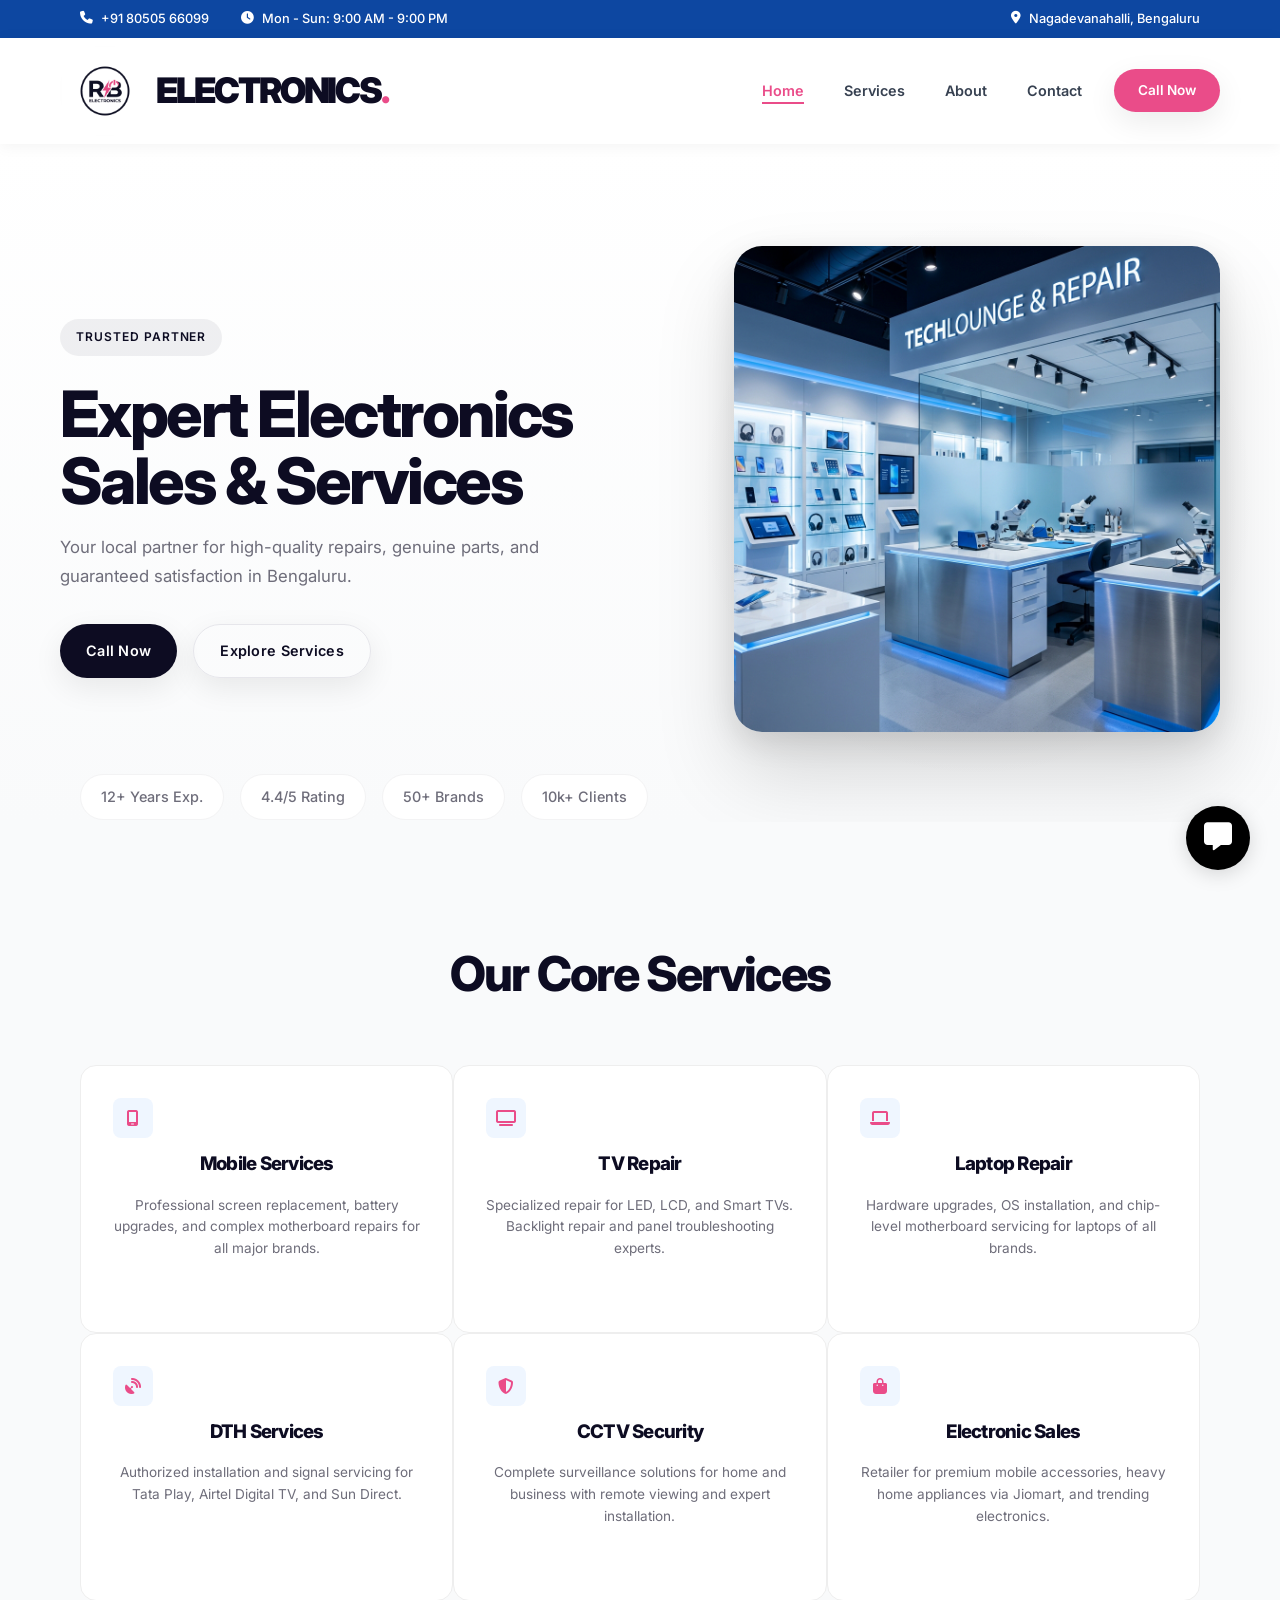
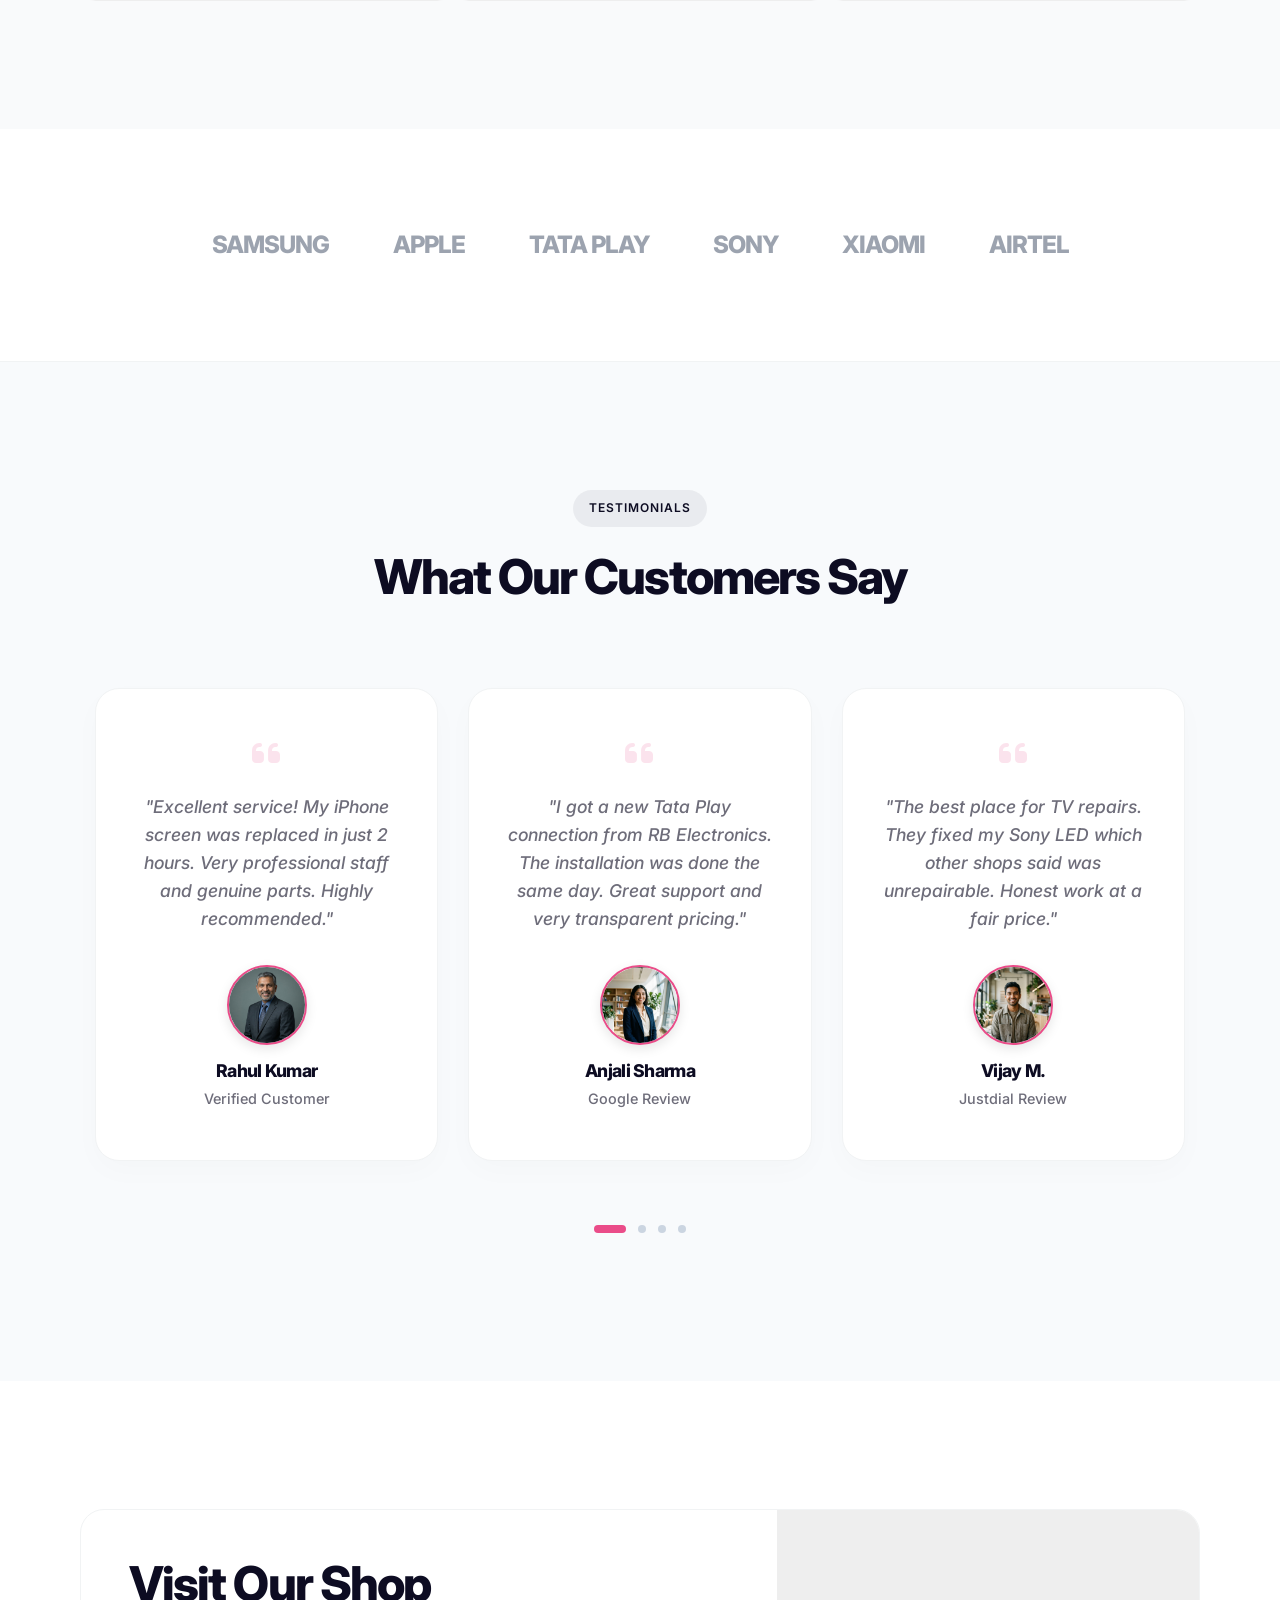
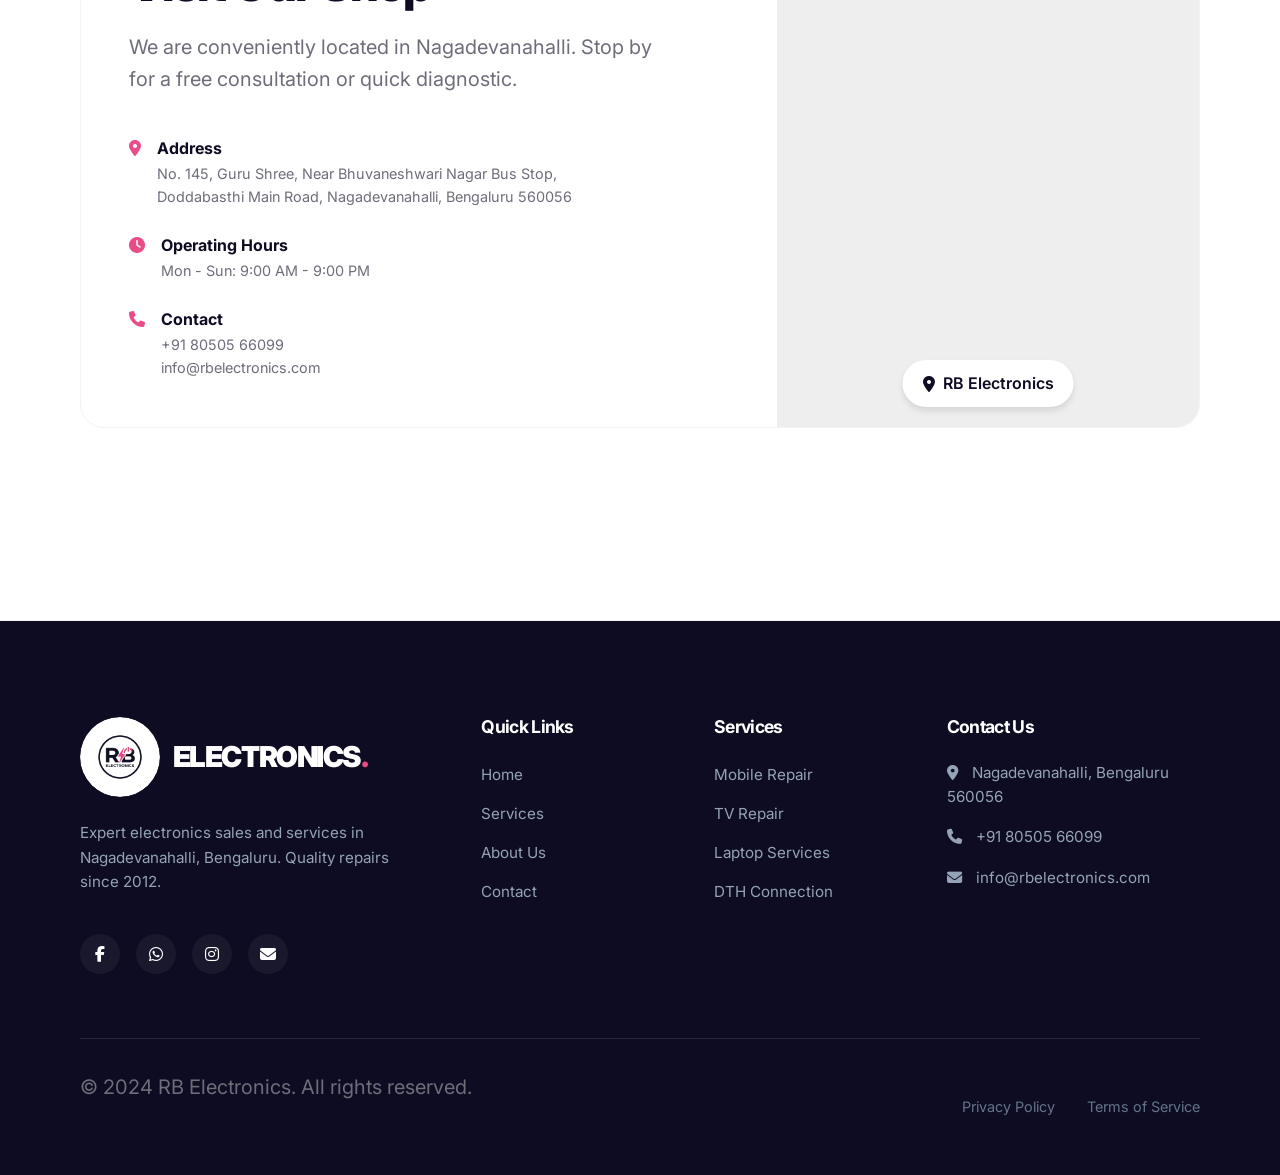
==== index.html @ 361a87d7 "first commit" ====
<!DOCTYPE html>
<html lang="en">

<head>
    <meta charset="UTF-8">
    <meta name="viewport" content="width=device-width, initial-scale=1.0">

    <!-- SEO Meta Tags -->
    <title>RB Electronics | Expert Sales & Services in Bengaluru</title>
    <meta name="description"
        content="Top-rated electronics repair and sales in Nagadevanahalli, Bengaluru. Expert mobile repair, laptop service, DTH installation, CCTV, and home appliances. 12+ years of trust.">
    <meta name="keywords"
        content="RB Electronics, Mobile Repair Bengaluru, Laptop Service, DTH Installation, CCTV Camera, Electronics Shop Nagadevanahalli, Phone Repair, TV Repair">
    <meta name="author" content="RB Electronics">
    <meta name="robots" content="index, follow">
    <link rel="canonical" href="https://rbelectronics.com/index.html">

    <!-- Open Graph / Facebook -->
    <meta property="og:type" content="website">
    <meta property="og:url" content="https://rbelectronics.com/">
    <meta property="og:title" content="RB Electronics | Expert Sales & Services">
    <meta property="og:description"
        content="Your trusted local partner for high-quality electronics repairs, genuine parts, and sales in Bengaluru.">
    <meta property="og:image" content="assets/rb_electronics_logo_circle_1769456589043.png">

    <!-- Twitter -->
    <meta property="twitter:card" content="summary_large_image">
    <meta property="twitter:url" content="https://rbelectronics.com/">
    <meta property="twitter:title" content="RB Electronics | Expert Sales & Services">
    <meta property="twitter:description"
        content="Your trusted local partner for high-quality electronics repairs, genuine parts, and sales in Bengaluru.">
    <meta property="twitter:image" content="assets/rb_electronics_logo_circle_1769456589043.png">

    <!-- Favicon -->
    <link rel="icon" type="image/png" href="assets/rb_electronics_logo_circle_1769456589043.png">

    <!-- Fonts & CSS -->
    <link rel="preconnect" href="https://fonts.googleapis.com">
    <link rel="preconnect" href="https://fonts.gstatic.com" crossorigin>
    <link
        href="https://fonts.googleapis.com/css2?family=Inter:wght@400;500;600;700;800&family=Poppins:wght@400;600;700&display=swap"
        rel="stylesheet">
    <link rel="stylesheet" href="https://cdnjs.cloudflare.com/ajax/libs/font-awesome/6.4.0/css/all.min.css">
    <link rel="stylesheet" href="style.css">
</head>

<body>

    <!-- Top Bar -->
    <div class="top-bar">
        <div class="container top-bar-content">
            <div class="top-bar-info">
                <span><i class="fa-solid fa-phone"></i> +91 80505 66099</span>
                <span><i class="fa-solid fa-clock"></i> Mon - Sun: 9:00 AM - 9:00 PM</span>
            </div>
            <div class="top-bar-info">
                <span><i class="fa-solid fa-location-dot"></i> Nagadevanahalli, Bengaluru</span>
            </div>
        </div>
    </div>

    <!-- Simple Navbar -->
    <nav class="navbar">
        <div class="nav-container">
            <a href="index.html" class="logo">
                <img src="assets/rb_electronics_logo_transparent.png" alt="RB Electronics Logo">
                <span class="logo-text">Electronics</span>
            </a>
            <div style="display: flex; align-items: center;">
                <ul class="nav-links">
                    <li><a href="index.html" class="active">Home</a></li>
                    <li><a href="services.html">Services</a></li>
                    <li><a href="about.html">About</a></li>
                    <li><a href="contact.html">Contact</a></li>
                </ul>
                <a href="tel:+918050566099" class="btn nav-cta" style="margin-left: 2rem;">Call Now</a>
                <button class="mobile-menu-btn"><i class="fa-solid fa-bars"></i></button>
            </div>
        </div>
    </nav>

    <!-- Split Hero Home -->
    <section class="hero-split">
        <div class="hero-split-grid">
            <div class="hero-left" data-aos="fade-right">
                <span class="badge-blue-soft">Trusted Partner</span>
                <h1>Expert Electronics Sales & Services</h1>
                <p>Your local partner for high-quality repairs, genuine parts, and guaranteed satisfaction in Bengaluru.
                </p>
                <div style="display: flex; gap: 1rem; flex-wrap: wrap;">
                    <a href="tel:+918050566099" class="btn btn-pill" style="background: #0d0c22;">Call Now</a>
                    <a href="services.html" class="btn btn-outline btn-pill">Explore Services</a>
                </div>
            </div>
            <div class="hero-image-container" data-aos="fade-left">
                <img src="assets/rb_electronics_hero_v2_1769453344926.png" alt="RB Electronics Storefront">
            </div>
        </div>
    </section>

    <!-- Stats Grid matching screenshot tags -->
    <div class="container" style="margin-top: -3rem; position: relative; z-index: 10;">
        <div style="display: flex; gap: 1rem; flex-wrap: wrap; justify-content: start;">
            <span
                style="background: white; padding: 10px 20px; border-radius: 50px; border: 1px solid #f3f3f4; font-size: 0.9rem; font-weight: 500; color: #6e6d7a;">12+
                Years Exp.</span>
            <span
                style="background: white; padding: 10px 20px; border-radius: 50px; border: 1px solid #f3f3f4; font-size: 0.9rem; font-weight: 500; color: #6e6d7a;">4.4/5
                Rating</span>
            <span
                style="background: white; padding: 10px 20px; border-radius: 50px; border: 1px solid #f3f3f4; font-size: 0.9rem; font-weight: 500; color: #6e6d7a;">50+
                Brands</span>
            <span
                style="background: white; padding: 10px 20px; border-radius: 50px; border: 1px solid #f3f3f4; font-size: 0.9rem; font-weight: 500; color: #6e6d7a;">10k+
                Clients</span>
        </div>
    </div>

    <!-- Core Services Home Preview -->
    <section class="section" style="background-color: #f9fafb;">
        <div class="container">
            <div style="text-align: center; margin-bottom: 4rem;" data-aos="fade-up">
                <h2>Our Core Services</h2>
            </div>

            <div class="cards-grid-3">
                <!-- S1 -->
                <div class="stat-card-white" style="border: 1px solid #eee; transition: all 0.2s;" data-aos="fade-up">
                    <div class="icon-box" style="background: #eff6ff; color: var(--primary-color);">
                        <i class="fa-solid fa-mobile-screen"></i>
                    </div>
                    <h3>Mobile Services</h3>
                    <p style="font-size: 0.85rem;">Professional screen replacement, battery upgrades, and complex
                        motherboard repairs for all major brands.</p>
                </div>
                <!-- S2 -->
                <div class="stat-card-white" style="border: 1px solid #eee; transition: all 0.2s;" data-aos="fade-up"
                    data-aos-delay="100">
                    <div class="icon-box" style="background: #eff6ff; color: var(--primary-color);">
                        <i class="fa-solid fa-tv"></i>
                    </div>
                    <h3>TV Repair</h3>
                    <p style="font-size: 0.85rem;">Specialized repair for LED, LCD, and Smart TVs. Backlight repair and
                        panel troubleshooting experts.</p>
                </div>
                <!-- S3 -->
                <div class="stat-card-white" style="border: 1px solid #eee; transition: all 0.2s;" data-aos="fade-up"
                    data-aos-delay="200">
                    <div class="icon-box" style="background: #eff6ff; color: var(--primary-color);">
                        <i class="fa-solid fa-laptop"></i>
                    </div>
                    <h3>Laptop Repair</h3>
                    <p style="font-size: 0.85rem;">Hardware upgrades, OS installation, and chip-level motherboard
                        servicing for laptops of all brands.</p>
                </div>
                <!-- S4 -->
                <div class="stat-card-white" style="border: 1px solid #eee; transition: all 0.2s;" data-aos="fade-up"
                    data-aos-delay="300">
                    <div class="icon-box" style="background: #eff6ff; color: var(--primary-color);">
                        <i class="fa-solid fa-satellite-dish"></i>
                    </div>
                    <h3>DTH Services</h3>
                    <p style="font-size: 0.85rem;">Authorized installation and signal servicing for Tata Play, Airtel
                        Digital TV, and Sun Direct.</p>
                </div>
                <!-- S5 -->
                <div class="stat-card-white" style="border: 1px solid #eee; transition: all 0.2s;" data-aos="fade-up"
                    data-aos-delay="400">
                    <div class="icon-box" style="background: #eff6ff; color: var(--primary-color);">
                        <i class="fa-solid fa-shield-halved"></i>
                    </div>
                    <h3>CCTV Security</h3>
                    <p style="font-size: 0.85rem;">Complete surveillance solutions for home and business with remote
                        viewing and expert installation.</p>
                </div>
                <!-- S6 -->
                <div class="stat-card-white" style="border: 1px solid #eee; transition: all 0.2s;" data-aos="fade-up"
                    data-aos-delay="500">
                    <div class="icon-box" style="background: #eff6ff; color: var(--primary-color);">
                        <i class="fa-solid fa-bag-shopping"></i>
                    </div>
                    <h3>Electronic Sales</h3>
                    <p style="font-size: 0.85rem;">Retailer for premium mobile accessories, heavy home appliances via
                        Jiomart, and trending electronics.</p>
                </div>
            </div>
        </div>
    </section>

    <!-- Brands We Support -->
    <section class="section" style="padding: 4rem 0; background: white; border-bottom: 1px solid #f1f3f4;">
        <div class="container">
            <div class="brands-grid" data-aos="fade-up">
                <div class="brand-item">SAMSUNG</div>
                <div class="brand-item">APPLE</div>
                <div class="brand-item">TATA PLAY</div>
                <div class="brand-item">SONY</div>
                <div class="brand-item">XIAOMI</div>
                <div class="brand-item">AIRTEL</div>
            </div>
        </div>
    </section>

    <!-- Testimonials Section -->
    <section class="testimonial-section">
        <div class="container">
            <div style="text-align: center; margin-bottom: 4rem;" data-aos="fade-up">
                <span class="badge-blue-soft">TESTIMONIALS</span>
                <h2>What Our Customers Say</h2>
            </div>

            <div class="testimonial-slider-container" data-aos="fade-up">
                <div class="testimonial-track" id="testimonialTrack">
                    <!-- Slide 1 -->
                    <div class="testimonial-slide">
                        <div class="testi-card-pro">
                            <i class="fa-solid fa-quote-left testi-quote-icon"></i>
                            <p class="testi-text-pro">"Excellent service! My iPhone screen was replaced in just 2 hours.
                                Very professional staff and genuine parts. Highly recommended."</p>
                            <div class="testi-user">
                                <img src="assets/customer_testimonial_male_1769457041364.png" alt="Rahul Kumar"
                                    class="testi-avatar-pro">
                                <div class="testi-author-info">
                                    <h4>Rahul Kumar</h4>
                                    <span>Verified Customer</span>
                                </div>
                            </div>
                        </div>
                    </div>
                    <!-- Slide 2 -->
                    <div class="testimonial-slide">
                        <div class="testi-card-pro">
                            <i class="fa-solid fa-quote-left testi-quote-icon"></i>
                            <p class="testi-text-pro">"I got a new Tata Play connection from RB Electronics. The
                                installation was done the same day. Great support and very transparent pricing."</p>
                            <div class="testi-user">
                                <img src="assets/customer_testimonial_female_1769457061538.png" alt="Anjali Sharma"
                                    class="testi-avatar-pro">
                                <div class="testi-author-info">
                                    <h4>Anjali Sharma</h4>
                                    <span>Google Review</span>
                                </div>
                            </div>
                        </div>
                    </div>
                    <!-- Slide 3 -->
                    <div class="testimonial-slide">
                        <div class="testi-card-pro">
                            <i class="fa-solid fa-quote-left testi-quote-icon"></i>
                            <p class="testi-text-pro">"The best place for TV repairs. They fixed my Sony LED which other
                                shops said was unrepairable. Honest work at a fair price."</p>
                            <div class="testi-user">
                                <img src="assets/customer_testimonial_male_2_1769457083041.png" alt="Vijay M."
                                    class="testi-avatar-pro">
                                <div class="testi-author-info">
                                    <h4>Vijay M.</h4>
                                    <span>Justdial Review</span>
                                </div>
                            </div>
                        </div>
                    </div>
                    <!-- Slide 4 -->
                    <div class="testimonial-slide">
                        <div class="testi-card-pro">
                            <i class="fa-solid fa-quote-left testi-quote-icon"></i>
                            <p class="testi-text-pro">"Fast and reliable laptop cleaning and thermal paste application.
                                My laptop is running much cooler now. Excellent work by RB team."</p>
                            <div class="testi-user">
                                <img src="assets/customer_testimonial_female_2_1769457325821.png" alt="Priya Singh"
                                    class="testi-avatar-pro">
                                <div class="testi-author-info">
                                    <h4>Priya Singh</h4>
                                    <span>Creative Designer</span>
                                </div>
                            </div>
                        </div>
                    </div>
                    <!-- Slide 5 -->
                    <div class="testimonial-slide">
                        <div class="testi-card-pro">
                            <i class="fa-solid fa-quote-left testi-quote-icon"></i>
                            <p class="testi-text-pro">"Very helpful staff and great range of products and services.
                                Always trust them for my DTH recharges and repairs."</p>
                            <div class="testi-user">
                                <img src="assets/customer_testimonial_male_3_1769457344126.png" alt="Suresh Raina"
                                    class="testi-avatar-pro">
                                <div class="testi-author-info">
                                    <h4>Suresh Raina</h4>
                                    <span>Local Resident</span>
                                </div>
                            </div>
                        </div>
                    </div>
                    <!-- Slide 6 -->
                    <div class="testimonial-slide">
                        <div class="testi-card-pro">
                            <i class="fa-solid fa-quote-left testi-quote-icon"></i>
                            <p class="testi-text-pro">"Professional service and reasonable rates. They repaired our home
                                security system perfectly. Highly satisfyed!"</p>
                            <div class="testi-user">
                                <img src="assets/customer_testimonial_male_1769457041364.png" alt="Vinay K."
                                    class="testi-avatar-pro">
                                <div class="testi-author-info">
                                    <h4>Vinay K.</h4>
                                    <span>Verified User</span>
                                </div>
                            </div>
                        </div>
                    </div>
                </div>

                <!-- Dots Navigation -->
                <div class="slider-dots" id="sliderDots">
                    <div class="dot active" onclick="currentSlide(0)"></div>
                    <div class="dot" onclick="currentSlide(1)"></div>
                    <div class="dot" onclick="currentSlide(2)"></div>
                    <div class="dot" onclick="currentSlide(3)"></div>
                    <div class="dot" onclick="currentSlide(4)"></div>
                    <div class="dot" onclick="currentSlide(5)"></div>
                </div>
            </div>
        </div>
    </section>


    <!-- Map & Visit Section -->
    <section class="section" id="visit-us">
        <div class="container">
            <div class="split-grid"
                style="align-items: center; background: white; border-radius: 24px; overflow: hidden; border: 1px solid #f1f3f4;"
                data-aos="fade-up">
                <div style="padding: 3rem;">
                    <h2>Visit Our Shop</h2>
                    <p>We are conveniently located in Nagadevanahalli. Stop by for a free consultation or quick
                        diagnostic.</p>

                    <div style="margin-top: 2rem;">
                        <div style="display: flex; gap: 1rem; margin-bottom: 1.5rem;">
                            <i class="fa-solid fa-location-dot"
                                style="color: var(--primary-color); margin-top: 5px;"></i>
                            <div>
                                <strong>Address</strong>
                                <p style="font-size: 0.9rem; margin-bottom: 0;">No. 145, Guru Shree, Near Bhuvaneshwari
                                    Nagar Bus Stop,<br>Doddabasthi Main Road, Nagadevanahalli, Bengaluru 560056</p>
                            </div>
                        </div>
                        <div style="display: flex; gap: 1rem; margin-bottom: 1.5rem;">
                            <i class="fa-solid fa-clock" style="color: var(--primary-color); margin-top: 5px;"></i>
                            <div>
                                <strong>Operating Hours</strong>
                                <p style="font-size: 0.9rem; margin-bottom: 0;">Mon - Sun: 9:00 AM - 9:00 PM</p>
                            </div>
                        </div>
                        <div style="display: flex; gap: 1rem;">
                            <i class="fa-solid fa-phone" style="color: var(--primary-color); margin-top: 5px;"></i>
                            <div>
                                <strong>Contact</strong>
                                <p style="font-size: 0.9rem; margin-bottom: 0;">+91 80505
                                    66099<br>info@rbelectronics.com</p>
                            </div>
                        </div>
                    </div>
                </div>

                <div style="height: 100%; min-height: 400px; background: #eee; position: relative;">
                    <iframe
                        src="https://www.google.com/maps/embed?pb=!1m18!1m12!1m3!1d3888.583321523456!2d77.50!3d12.93!2m3!1f0!2f0!3f0!3m2!1i1024!2i768!4f13.1!3m3!1m2!1s0x0%3A0x0!2zMTLCsDU1JzU3LjkiTiA3N8KwMzAnMDEuMiJF!5e0!3m2!1sen!2sin!4v1630000000000!5m2!1sen!2sin"
                        width="100%" height="100%" style="border:0;" allowfullscreen="" loading="lazy">
                    </iframe>
                    <div
                        style="position: absolute; bottom: 20px; left: 50%; transform: translateX(-50%); background: white; padding: 10px 20px; border-radius: 50px; font-weight: 600; box-shadow: 0 4px 6px rgba(0,0,0,0.1); cursor: pointer; display: flex; align-items: center; gap: 8px;">
                        <i class="fa-solid fa-location-dot"></i> RB Electronics
                    </div>
                </div>
            </div>
        </div>
    </section>

    <!-- Footer -->
    <footer>
        <div class="container">
            <div class="footer-grid">
                <div class="footer-col" data-aos="fade-up">
                    <a href="index.html" class="footer-brand">
                        <div class="footer-logo-wrap">
                            <img src="assets/rb_electronics_logo_transparent.png" alt="RB Electronics Logo">
                        </div>
                        <span class="logo-text">ELECTRONICS</span>
                    </a>
                    <p>Expert electronics sales and services in Nagadevanahalli, Bengaluru. Quality repairs since 2012.
                    </p>
                    <div class="social-links">
                        <a href="#" class="social-btn"><i class="fa-brands fa-facebook-f"></i></a>
                        <a href="https://wa.me/918050566099" class="social-btn"><i
                                class="fa-brands fa-whatsapp"></i></a>
                        <a href="#" class="social-btn"><i class="fa-brands fa-instagram"></i></a>
                        <a href="mailto:info@rbelectronics.com" class="social-btn"><i
                                class="fa-solid fa-envelope"></i></a>
                    </div>
                </div>

                <div class="footer-col" data-aos="fade-up" data-aos-delay="100">
                    <h4>Quick Links</h4>
                    <ul class="footer-links">
                        <li><a href="index.html">Home</a></li>
                        <li><a href="services.html">Services</a></li>
                        <li><a href="about.html">About Us</a></li>
                        <li><a href="contact.html">Contact</a></li>
                    </ul>
                </div>

                <div class="footer-col" data-aos="fade-up" data-aos-delay="200">
                    <h4>Services</h4>
                    <ul class="footer-links">
                        <li><a href="services.html">Mobile Repair</a></li>
                        <li><a href="services.html">TV Repair</a></li>
                        <li><a href="services.html">Laptop Services</a></li>
                        <li><a href="services.html">DTH Connection</a></li>
                    </ul>
                </div>

                <div class="footer-col" data-aos="fade-up" data-aos-delay="300">
                    <h4>Contact Us</h4>
                    <p style="margin-bottom: 1rem;"><i class="fa-solid fa-location-dot" style="margin-right: 10px;"></i>
                        Nagadevanahalli, Bengaluru 560056</p>
                    <p style="margin-bottom: 1rem;"><i class="fa-solid fa-phone" style="margin-right: 10px;"></i> +91
                        80505 66099</p>
                    <p><i class="fa-solid fa-envelope" style="margin-right: 10px;"></i> info@rbelectronics.com</p>
                </div>
            </div>

            <div class="footer-bottom">
                <p>&copy; 2024 RB Electronics. All rights reserved.</p>
                <div style="display: flex; gap: 2rem;">
                    <a href="#">Privacy Policy</a>
                    <a href="#">Terms of Service</a>
                </div>
            </div>
        </div>
    </footer>



    <script src="https://unpkg.com/aos@next/dist/aos.js"></script>
    <script>
        AOS.init({
            duration: 800,
            easing: 'ease-in-out',
            once: true
        });

        // Testimonial One-by-One Slider
        let currentSlideIndex = 0;
        const track = document.getElementById('testimonialTrack');
        const dots = document.getElementById('sliderDots').children;
        const totalSlides = document.querySelectorAll('.testimonial-slide').length;

        function getCardsPerPage() {
            if (window.innerWidth > 992) return 3;
            if (window.innerWidth > 600) return 2;
            return 1;
        }

        function currentSlide(index) {
            currentSlideIndex = index;
            updateSlider();
        }

        function updateSlider() {
            const cardsPerPage = getCardsPerPage();
            // Bound the index
            const maxIndex = totalSlides - cardsPerPage;
            if (currentSlideIndex > maxIndex) currentSlideIndex = maxIndex;
            if (currentSlideIndex < 0) currentSlideIndex = 0;

            const offset = currentSlideIndex * (100 / cardsPerPage);
            track.style.transform = `translateX(-${offset}%)`;

            // Update dots visibility based on cards per page
            for (let i = 0; i < dots.length; i++) {
                dots[i].style.display = (i <= maxIndex) ? 'block' : 'none';
                dots[i].classList.remove('active');
            }
            if (dots[currentSlideIndex]) dots[currentSlideIndex].classList.add('active');
        }

        window.addEventListener('resize', updateSlider);

        // Auto slide
        setInterval(() => {
            const cardsPerPage = getCardsPerPage();
            const maxIndex = totalSlides - cardsPerPage;
            currentSlideIndex = (currentSlideIndex >= maxIndex) ? 0 : currentSlideIndex + 1;
            updateSlider();
        }, 5000);

        // Initial call to set dot visibility
        updateSlider();

        // Mobile Menu Toggle
        const mobileMenuBtn = document.querySelector('.mobile-menu-btn');
        const navLinks = document.querySelector('.nav-links');

        if (mobileMenuBtn) {
            mobileMenuBtn.addEventListener('click', () => {
                navLinks.classList.toggle('active');
            });
        }

        // --- SECURITY: PREVENT INSPECTION ---
        document.addEventListener('contextmenu', function (e) {
            e.preventDefault();
        });

        document.onkeydown = function (e) {
            // F12
            if (e.keyCode == 123) return false;
            // Ctrl+Shift+I (Inspect)
            if (e.ctrlKey && e.shiftKey && e.keyCode == 73) return false;
            // Ctrl+Shift+C (Element Inspector)
            if (e.ctrlKey && e.shiftKey && e.keyCode == 67) return false;
            // Ctrl+Shift+J (Console)
            if (e.ctrlKey && e.shiftKey && e.keyCode == 74) return false;
            // Ctrl+U (View Source)
            if (e.ctrlKey && e.keyCode == 85) return false;
        };
    </script>
    <script src="chatbot.js"></script>
</body>

</html>
---- style.css ----
/* Modern Reset & Base Styles */
:root {
    --primary-color: #ea4c89;
    /* The pink from screenshot */
    --secondary-color: #0d0c22;
    /* The charcoal from screenshot */
    --text-dark: #0d0c22;
    --text-light: #6e6d7a;
    --white: #ffffff;
    --light-bg: #ffffff;
    /* Dribbble is very white */
    --border-color: #f3f3f4;
    --shadow-sm: 0 1px 2px rgba(0, 0, 0, 0.05);
    --shadow-md: 0 10px 40px rgba(0, 0, 0, 0.04);
    --shadow-lg: 0 20px 60px rgba(0, 0, 0, 0.08);
    --font-family: 'Inter', sans-serif;
    --max-width: 1200px;
    --transition: all 0.3s cubic-bezier(0.4, 0, 0.2, 1);
    --section-padding: 8rem;
}

* {
    margin: 0;
    padding: 0;
    box-sizing: border-box;
}

body {
    font-family: var(--font-family);
    color: var(--text-dark);
    line-height: 1.7;
    /* More line height for readability */
    background-color: var(--light-bg);
    -webkit-font-smoothing: antialiased;
}

a {
    text-decoration: none;
    color: inherit;
    transition: var(--transition);
}

ul {
    list-style: none;
}

img {
    max-width: 100%;
    height: auto;
    display: block;
}

.container {
    max-width: var(--max-width);
    margin: 0 auto;
    padding: 0 40px;
    /* More breathing room on sides */
}

/* Typography */
h1,
h2,
h3,
h4 {
    color: var(--text-dark);
    font-weight: 800;
    /* Extra bold for Dribbble look */
    margin-bottom: 1.25rem;
    letter-spacing: -0.04em;
    /* Tight letter spacing */
    line-height: 1.1;
}

/* Typography matching Screenshot */
h1 {
    font-size: 5rem;
    /* Even larger */
    font-weight: 800;
    letter-spacing: -0.06em;
    /* Even tighter */
    line-height: 0.95;
    /* Ultra tight */
    color: var(--text-dark);
    margin-bottom: 2.5rem;
}

h2 {
    font-size: 3rem;
    font-weight: 800;
    letter-spacing: -0.04em;
    line-height: 1.1;
    color: var(--text-dark);
}

p {
    font-size: 1.25rem;
    line-height: 1.6;
    color: var(--text-light);
    font-weight: 400;
    margin-bottom: 2.5rem;
}

p.small {
    font-size: 1rem;
}

@media (max-width: 768px) {
    h1 {
        font-size: 2.5rem;
    }

    h2 {
        font-size: 2rem;
    }
}

/* Buttons */
.btn {
    display: inline-flex;
    align-items: center;
    justify-content: center;
    gap: 0.75rem;
    padding: 12px 24px;
    background-color: var(--secondary-color);
    color: var(--white);
    border-radius: 8px;
    /* Dribbble uses slightly less rounded for primary UI now */
    font-weight: 600;
    font-family: 'Inter', sans-serif;
    text-align: center;
    border: none;
    cursor: pointer;
    font-size: 0.95rem;
    transition: var(--transition);
}

.btn:hover {
    background-color: #0d0c22;
    transform: translateY(-2px);
    box-shadow: 0 10px 20px rgba(0, 0, 0, 0.1);
}

.btn-primary {
    background: var(--primary-color);
}

.btn-outline {
    background-color: transparent;
    border: 1px solid var(--border-color);
    color: var(--text-dark);
}

.btn-pill {
    border-radius: 50px;
    padding: 12px 28px;
}

/* Top Bar */
.top-bar {
    background-color: #0d47a1;
    color: white;
    padding: 8px 0;
    font-size: 0.8rem;
    font-weight: 500;
}

.top-bar-content {
    display: flex;
    justify-content: space-between;
    align-items: center;
}

.top-bar-info {
    display: flex;
    gap: 2rem;
}

.top-bar-info span {
    display: flex;
    align-items: center;
    gap: 0.5rem;
}

/* Navigation */
.navbar {
    background-color: var(--white);
    padding: 0.4rem 0;
    /* Significantly reduced vertical padding */
    position: sticky;
    top: 0;
    z-index: 1000;
    box-shadow: 0 2px 15px rgba(0, 0, 0, 0.05);
    /* Added slight shadow for better separation */
}

.nav-links a {
    font-weight: 600;
    font-size: 0.95rem;
    color: #6e6d7a;
    transition: color 0.2s ease;
}

.nav-links a:hover {
    color: #0d0c22;
}

.nav-container {
    display: flex;
    justify-content: space-between;
    align-items: center;
    padding: 0.1rem 20px;
    /* Reduced to minimum for vertical compactness */
    max-width: var(--max-width);
    margin: 0 auto;
}

.logo {
    display: flex;
    align-items: center;
    gap: 0.4rem;
    /* Ultra tight gap to bring logo right next to text */
    text-decoration: none;
}

.logo img {
    width: 90px;
    height: 90px;
    border-radius: 50% !important;
    /* Force circular crop */
    object-fit: cover;
    /* Crop to fill circle and hide white edges */
    /* Crops to show only circular part, hides white background */
    background: transparent;
    display: block;
    transition: var(--transition);
}

.logo:hover img {
    transform: scale(1.1) rotate(5deg);
}

.logo-text {
    font-size: 2.2rem;
    /* Massive text to match the 90px icon */
    font-weight: 900;
    color: var(--text-dark);
    font-family: 'Inter', sans-serif;
    letter-spacing: -0.06em;
    text-transform: uppercase;
    line-height: 1;
}

.logo-text::after {
    content: '.';
    color: var(--primary-color);
}

.nav-links {
    display: flex;
    gap: 2.5rem;
    align-items: center;
}

.nav-links a {
    font-weight: 600;
    color: #374151;
    font-size: 0.9rem;
    position: relative;
    padding: 5px 0;
}

.nav-links a::after {
    content: '';
    position: absolute;
    bottom: 0;
    left: 0;
    width: 0;
    height: 2px;
    background: var(--primary-color);
    transition: var(--transition);
}

.nav-links a:hover::after,
.nav-links a.active::after {
    width: 100%;
}

.nav-links a:hover,
.nav-links a.active {
    color: var(--primary-color);
}

.nav-cta {
    background: var(--primary-color);
    color: white !important;
    padding: 10px 24px !important;
    border-radius: 50px;
    font-size: 0.85rem !important;
    box-shadow: 0 4px 15px rgba(26, 115, 232, 0.2);
}

.nav-cta:hover {
    background: var(--secondary-color);
    transform: translateY(-2px);
    box-shadow: 0 6px 20px rgba(26, 115, 232, 0.3);
}

.mobile-menu-btn {
    display: none;
    font-size: 1.5rem;
    cursor: pointer;
    background: none;
    border: none;
    color: var(--text-dark);
}

/* Footer */
footer {
    background-color: var(--white);
    color: var(--text-dark);
    padding: 3rem 0;
    border-top: 1px solid var(--border-color);
    margin-top: auto;
}

.footer-grid {
    display: grid;
    grid-template-columns: repeat(auto-fit, minmax(200px, 1fr));
    gap: 2rem;
    margin-bottom: 2rem;
}

.footer-bottom {
    text-align: center;
    padding-top: 2rem;
    border-top: 1px solid var(--border-color);
    color: var(--text-light);
    font-size: 0.85rem;
}

/* ---------------------------------------------------------
   NEW CONTACT PAGE STYLES (Matching the Image - Prev Step)
--------------------------------------------------------- */
/* ... (retaining the specific contact styles handled well previously, but now we add newer premium ones) ... */
.page-header-clean {
    padding: 3rem 20px 2rem;
    background-color: var(--light-bg);
}

.status-pill {
    display: inline-flex;
    align-items: center;
    gap: 8px;
    background-color: #d1fae5;
    color: #047857;
    padding: 6px 12px;
    border-radius: 4px;
    font-size: 0.75rem;
    font-weight: 700;
    letter-spacing: 0.5px;
    text-transform: uppercase;
    margin-bottom: 1rem;
}

.status-dot {
    width: 6px;
    height: 6px;
    background-color: #10b981;
    border-radius: 50%;
}

.contact-title {
    font-size: 2.25rem;
    font-weight: 700;
    color: #111827;
    margin-bottom: 1rem;
    letter-spacing: -0.5px;
}

.contact-subtitle {
    color: #4b5563;
    max-width: 600px;
    font-size: 1rem;
    line-height: 1.6;
}

.contact-cards-container {
    padding: 0 20px;
    margin-bottom: 3rem;
}

.cards-grid-4 {
    display: grid;
    grid-template-columns: repeat(4, 1fr);
    gap: 2rem;
    max-width: var(--max-width);
    margin: 0 auto;
}

@media (max-width: 1024px) {
    .cards-grid-4 {
        grid-template-columns: repeat(2, 1fr);
    }
}

@media (max-width: 600px) {
    .cards-grid-4 {
        grid-template-columns: 1fr;
    }
}

.cards-grid-3 {
    display: grid;
    grid-template-columns: repeat(3, 1fr);
    gap: var(--grid-gap);
    max-width: var(--max-width);
    margin: 0 auto;
}

@media (max-width: 900px) {
    .cards-grid-3 {
        grid-template-columns: repeat(2, 1fr);
    }
}

@media (max-width: 600px) {
    .cards-grid-3 {
        grid-template-columns: 1fr;
    }
}

.info-card {
    background: var(--white);
    padding: 1.5rem;
    border-radius: 8px;
    border: 1px solid #e5e7eb;
    text-align: left;
    height: 100%;
    transition: all 0.2s;
}

.info-card:hover {
    border-color: #bfdbfe;
    box-shadow: 0 4px 6px -1px rgba(0, 0, 0, 0.05);
}

.icon-box {
    width: 40px;
    height: 40px;
    background-color: #eff6ff;
    color: #2563eb;
    display: flex;
    align-items: center;
    justify-content: center;
    border-radius: 8px;
    font-size: 1rem;
    margin-bottom: 1rem;
}

.split-section {
    padding: 0 20px 4rem;
}

.split-grid {
    display: grid;
    grid-template-columns: 1.2fr 0.8fr;
    /* Weighted split */
    gap: 4rem;
    /* More GAPING */
    max-width: var(--max-width);
    margin: 0 auto;
    align-items: start;
}

.map-wrapper {
    position: relative;
    background-color: #e5e7eb;
    border-radius: 12px;
    overflow: hidden;
    height: 100%;
    min-height: 500px;
    border: 1px solid #d1d5db;
}

.map-search-bar {
    position: absolute;
    top: 1rem;
    left: 1rem;
    right: 1rem;
    background: white;
    padding: 0.75rem 1rem;
    border-radius: 8px;
    box-shadow: 0 2px 4px rgba(0, 0, 0, 0.1);
    display: flex;
    align-items: center;
    gap: 0.5rem;
    font-size: 0.9rem;
    color: #374151;
    z-index: 10;
}

.map-controls {
    position: absolute;
    bottom: 2rem;
    right: 1rem;
    display: flex;
    flex-direction: column;
    gap: 0.5rem;
    z-index: 10;
}

.map-btn {
    width: 36px;
    height: 36px;
    background: white;
    border-radius: 4px;
    display: flex;
    align-items: center;
    justify-content: center;
    box-shadow: 0 1px 2px rgba(0, 0, 0, 0.2);
    cursor: pointer;
    color: #4b5563;
}

.map-btn.blue {
    background-color: #2563eb;
    color: white;
}

.form-container {
    background: var(--white);
    padding: 3.5rem;
    /* More internal space */
    border-radius: 24px;
    border: 1px solid #e5e7eb;
    box-shadow: 0 4px 24px rgba(0, 0, 0, 0.04);
}

.form-header {
    margin-bottom: 2rem;
}

.form-control {
    width: 100%;
    padding: 0.75rem;
    border: 1px solid #d1d5db;
    border-radius: 6px;
    font-family: inherit;
    font-size: 0.9rem;
    color: #111827;
    margin-bottom: 1.25rem;
    background-color: #fff;
}

.btn-primary-block {
    display: block;
    width: 100%;
    padding: 0.875rem;
    background-color: #1a73e8;
    color: white;
    border: none;
    border-radius: 6px;
    font-weight: 600;
    font-size: 0.95rem;
    cursor: pointer;
    display: flex;
    align-items: center;
    justify-content: center;
    gap: 0.5rem;
}

/* ---------------------------------------------------------
   PREMIUM COMPONENT STYLES (New for Home/Services/About)
--------------------------------------------------------- */

.section {
    padding: var(--section-padding) 0;
}

/* Badges & Pills */
.badge-blue-soft {
    background-color: #f1f5f9;
    color: var(--primary-color);
    padding: 6px 14px;
    border-radius: 6px;
    font-size: 0.7rem;
    font-weight: 700;
    text-transform: uppercase;
    letter-spacing: 0.1em;
    display: inline-block;
    margin-bottom: 1rem;
}

/* Split Hero (Home/About) */
/* Split Hero (Home/About) - Dribbble Style */
.hero-split {
    padding: 7rem 0 5rem;
    background: linear-gradient(180deg,
            #ffffff 0%,
            #f9fafb 100%);
    overflow: hidden;
}

.hero-split-grid {
    display: grid;
    grid-template-columns: 1.1fr 0.9fr;
    gap: 5rem;
    align-items: center;
    max-width: var(--max-width);
    margin: 0 auto;
    padding: 0 20px;
}

.hero-left h1 {
    font-family: 'Inter', sans-serif;
    font-size: clamp(2.8rem, 5vw, 4.2rem);
    font-weight: 800;
    line-height: 1.05;
    letter-spacing: -0.04em;
    margin-bottom: 1.2rem;
    color: #0d0c22;
}

.hero-left p {
    font-size: 1.05rem;
    line-height: 1.75;
    color: #6e6d7a;
    max-width: 520px;
    margin-bottom: 2rem;
}

/* Badge (Dribbble pill) */
.badge-blue-soft {
    display: inline-block;
    padding: 8px 16px;
    font-size: 0.75rem;
    font-weight: 600;
    letter-spacing: 0.08em;
    text-transform: uppercase;
    border-radius: 999px;
    background: rgba(13, 12, 34, 0.06);
    color: #0d0c22;
    margin-bottom: 1.5rem;
}

/* CTA Buttons (Soft + Depth) */
/* CTA Buttons (Dribbble Style) */
.btn-pill {
    padding: 14px 26px;
    border-radius: 999px;
    font-size: 0.9rem;
    font-weight: 600;
    letter-spacing: 0.02em;
}

.btn {
    box-shadow: 0 10px 30px rgba(0, 0, 0, 0.08);
}

.btn-outline {
    border: 1px solid #e6e6eb;
    background: transparent;
    color: #0d0c22;
}

.btn-outline:hover {
    background: #0d0c22;
    color: #fff;
}

/* Hero Image = Floating Card Effect */
.hero-image-container {
    position: relative;
    text-align: right;
    /* Removed border and overflow:hidden from previous design to allow shadow/glow */
}

.hero-image-container img {
    width: 100%;
    max-width: 520px;
    border-radius: 28px;
    box-shadow:
        0 40px 80px rgba(0, 0, 0, 0.15),
        0 10px 30px rgba(0, 0, 0, 0.1);
    transform: translateY(-10px);
}

/* Optional Dribbble glow */
.hero-image-container::after {
    content: '';
    position: absolute;
    inset: -40px;
    background: radial-gradient(circle,
            rgba(13, 12, 34, 0.08),
            transparent 70%);
    z-index: -1;
}

.hero-stats span {
    font-size: 0.85rem;
    font-weight: 500;
    color: #6e6d7a;
    border-radius: 999px;
}

@media (max-width: 900px) {
    .hero-split-grid {
        grid-template-columns: 1fr;
        text-align: center;
        gap: 3rem;
    }

    .hero-left h1 {
        font-size: 2.5rem;
    }

    .hero-left p {
        margin-left: auto;
        margin-right: auto;
    }

    .hero-image-container {
        text-align: center;
        margin-top: 2rem;
    }

    .hero-image-container img {
        max-width: 100%;
    }
}

/* Stats Strip */
.stats-strip {
    padding: 4rem 20px;
}

.stats-grid-4 {
    display: grid;
    grid-template-columns: repeat(auto-fit, minmax(220px, 1fr));
    gap: 1.5rem;
    max-width: var(--max-width);
    margin: 0 auto;
}

.stat-card-white {
    background: white;
    padding: 2rem;
    border-radius: 16px;
    border: 1px solid var(--border-color);
    text-align: center;
    transition: var(--transition);
}

.stat-card-white:hover {
    border-color: var(--primary-color);
    box-shadow: var(--shadow-md);
}

.stat-icon-sm {
    color: var(--primary-color);
    font-size: 1.25rem;
    margin-bottom: 0.5rem;
}

.stat-value {
    font-size: 1.5rem;
    font-weight: 700;
    color: #111827;
    display: block;
}

.stat-label {
    font-size: 0.85rem;
    color: #6b7280;
    font-weight: 500;
}

/* Service Cards Premium (Image Top) */
.service-card-premium {
    background: white;
    border-radius: 24px;
    /* More rounded */
    padding: 2.5rem;
    /* More internal padding */
    border: 1px solid #f1f3f4;
    transition: var(--transition);
    display: flex;
    flex-direction: column;
}

.service-card-premium:hover {
    transform: translateY(-8px);
    box-shadow: 0 20px 40px rgba(0, 0, 0, 0.06);
    border-color: #e8eaed;
}

.service-img-top {
    height: 240px;
    width: 100%;
    object-fit: cover;
    background-color: #f3f4f6;
    border-radius: 16px;
    margin-bottom: 2rem;
}

.service-body {
    padding: 1.5rem;
    flex: 1;
    display: flex;
    flex-direction: column;
}

.service-title {
    font-size: 1.25rem;
    margin-bottom: 0.5rem;
    color: #111827;
}

.service-desc {
    font-size: 0.9rem;
    color: #4b5563;
    margin-bottom: 1.5rem;
    line-height: 1.5;
}

.service-list {
    list-style: none;
    margin-bottom: 1.5rem;
    margin-top: auto;
}

.service-list li {
    display: flex;
    gap: 0.75rem;
    align-items: flex-start;
    font-size: 0.85rem;
    color: #374151;
    margin-bottom: 0.5rem;
}

.check-icon-xs {
    color: var(--primary-color);
    font-size: 0.8rem;
    margin-top: 0.2rem;
}

.btn-soft-blue {
    display: block;
    width: 100%;
    background-color: #eff6ff;
    color: var(--primary-color);
    text-align: center;
    padding: 10px;
    border-radius: 6px;
    font-weight: 600;
    font-size: 0.9rem;
    margin-top: auto;
    border: none;
    cursor: pointer;
}

.btn-soft-blue:hover {
    background-color: #dbeafe;
}

/* Blue CTA Block */
.cta-block-blue {
    background: linear-gradient(135deg, #1a73e8 0%, #0d47a1 100%);
    border-radius: 32px;
    /* Softer corners */
    padding: 6rem 4rem;
    /* More GAPING */
    text-align: center;
    color: white;
    margin: 4rem 0;
    box-shadow: 0 20px 25px -5px rgba(0, 0, 0, 0.1);
}

.cta-block-blue h2 {
    color: white;
    font-size: 2rem;
    margin-bottom: 1rem;
}

.cta-block-blue p {
    color: rgba(255, 255, 255, 0.9);
    font-size: 1.1rem;
    margin-bottom: 2rem;
    max-width: 600px;
    margin-left: auto;
    margin-right: auto;
}

.btn-white {
    background: white;
    color: #1a73e8;
    padding: 12px 28px;
    border-radius: 6px;
    font-weight: 600;
    border: none;
    font-size: 1rem;
    display: inline-block;
    margin: 0 0.5rem;
}

.btn-outline-white {
    background: transparent;
    color: white;
    border: 1px solid rgba(255, 255, 255, 0.5);
    padding: 12px 28px;
    border-radius: 6px;
    font-weight: 600;
    font-size: 1rem;
    display: inline-block;
    margin: 0 0.5rem;
}

/* Feature / Why Us Cards */
.feature-card-simple {
    background: white;
    padding: 2rem;
    border-radius: 12px;
    border: 1px solid #e5e7eb;
}

.about-journey-grid {
    display: grid;
    grid-template-columns: 1fr 1fr;
    gap: var(--grid-gap);
    align-items: center;
}

.journey-card {
    background-color: #f3f4f6;
    padding: 2.5rem;
    border-radius: 20px;
    transition: var(--transition);
}

.journey-card:hover {
    background-color: #ebf1ff;
}

/* Testimonials */
.testimonial-card {
    background: white;
    padding: 3rem;
    border-radius: 24px;
    border: 1px solid #f1f3f4;
    position: relative;
    box-shadow: 0 4px 20px rgba(0, 0, 0, 0.02);
}

.testi-quote {
    font-style: italic;
    color: #4b5563;
    margin-bottom: 2rem;
    font-size: 1.1rem;
}

.testi-author {
    display: flex;
    align-items: center;
    gap: 1rem;
}

.testi-avatar {
    width: 50px;
    height: 50px;
    border-radius: 50%;
    background: #e8eaed;
    display: flex;
    align-items: center;
    justify-content: center;
    font-weight: 700;
    color: var(--primary-color);
}

.testi-info h4 {
    margin-bottom: 0;
    font-size: 1rem;
}

.testi-info span {
    font-size: 0.8rem;
    color: #9ca3af;
}

/* Brand Scroller / Grid */
.brands-grid {
    display: flex;
    flex-wrap: wrap;
    justify-content: center;
    gap: 4rem;
    opacity: 0.6;
    padding: 2rem 0;
}

.brand-item {
    font-size: 1.5rem;
    font-weight: 800;
    color: #9ca3af;
    letter-spacing: -1px;
}

/* Process Steps */
/* Premium Process Steps (6 Steps) */
.process-grid-premium {
    display: grid;
    grid-template-columns: repeat(auto-fit, minmax(320px, 1fr));
    gap: 2rem;
    padding-bottom: 2rem;
}

.process-card-premium {
    background: white;
    padding: 2.5rem;
    border-radius: 20px;
    border: 1px solid #f3f4f6;
    position: relative;
    transition: all 0.4s cubic-bezier(0.25, 0.46, 0.45, 0.94);
    overflow: hidden;
    z-index: 1;
}

/* Hover Effects */
.process-card-premium:hover {
    transform: translateY(-8px);
    box-shadow: 0 20px 40px rgba(0, 0, 0, 0.08);
    /* Premium soft shadow */
    border-color: rgba(234, 76, 137, 0.3);
    /* Brand color hint */
}

/* Gradient Top Line on Hover */
.process-card-premium::after {
    content: '';
    position: absolute;
    top: 0;
    left: 0;
    width: 100%;
    height: 4px;
    background: linear-gradient(90deg, var(--primary-color), #ff8aae);
    transform: scaleX(0);
    transform-origin: left;
    transition: transform 0.4s ease;
}

.process-card-premium:hover::after {
    transform: scaleX(1);
}

/* Large Number Styling */
.process-step-number {
    font-size: 4rem;
    font-weight: 900;
    color: #f1f5f9;
    /* Subtle gray by default */
    line-height: 1;
    margin-bottom: 1.5rem;
    transition: all 0.4s ease;
    position: relative;
}

.process-card-premium:hover .process-step-number {
    color: transparent;
    -webkit-text-stroke: 2px var(--primary-color);
    /* Outline effect on hover */
    transform: scale(1.05);
}

.process-card-premium h3 {
    font-size: 1.4rem;
    margin-bottom: 0.75rem;
    color: var(--text-dark);
}

.process-card-premium p {
    font-size: 1rem;
    color: var(--text-light);
    line-height: 1.6;
    margin-bottom: 0;
}

/* Responsive adjustments */
@media (max-width: 1024px) {
    .container {
        padding: 0 24px;
    }

    .hero-split-grid {
        gap: 4rem;
    }

    h1 {
        font-size: 2.8rem;
    }
}

@media (max-width: 768px) {
    :root {
        --section-padding: 5rem;
        --grid-gap: 2rem;
    }

    .nav-links {
        display: none;
        position: absolute;
        top: 100%;
        left: 0;
        width: 100%;
        background-color: var(--white);
        flex-direction: column;
        padding: 1rem;
        box-shadow: var(--shadow-md);
        text-align: center;
    }

    .nav-links.active {
        display: flex;
    }

    .mobile-menu-btn {
        display: block;
    }

    .split-grid,
    .hero-split-grid,
    .about-journey-grid {
        grid-template-columns: 1fr;
    }

    .map-wrapper {
        min-height: 300px;
    }

    .hero-split {
        padding: 5rem 20px;
    }
}

/* Animations Base */
[data-aos] {
    opacity: 0;
    transition-property: transform, opacity;
    transition-duration: 0.8s;
    transition-timing-function: cubic-bezier(0.4, 0, 0.2, 1);
    transition-delay: 0s;
}

[data-aos].aos-animate {
    opacity: 1;
    transform: translate(0) scale(1) !important;
}

/* Specific Transitions */
[data-aos="fade-up"] {
    transform: translateY(40px);
}

[data-aos="fade-down"] {
    transform: translateY(-40px);
}

[data-aos="fade-right"] {
    transform: translateX(-40px);
}

[data-aos="fade-left"] {
    transform: translateX(40px);
}

[data-aos="zoom-in"] {
    transform: scale(0.9);
}

[data-aos="zoom-out"] {
    transform: scale(1.1);
}

/* Stagger Delays (optional helper classes or via JS) */
[data-aos-delay="100"] {
    transition-delay: 0.1s;
}

[data-aos-delay="200"] {
    transition-delay: 0.2s;
}

[data-aos-delay="300"] {
    transition-delay: 0.3s;
}

[data-aos-delay="400"] {
    transition-delay: 0.4s;
}

[data-aos-delay="500"] {
    transition-delay: 0.5s;
}

.animate-in {
    /* Fallback for old class usage */
    animation: fadeInUp 0.8s cubic-bezier(0.4, 0, 0.2, 1) forwards;
    opacity: 0;
}

.delay-1 {
    animation-delay: 0.1s;
}

.delay-2 {
    animation-delay: 0.2s;
}

.delay-3 {
    animation-delay: 0.3s;
}

.delay-4 {
    animation-delay: 0.4s;
}

/* Interactive Hover States */
.service-card-premium:hover .service-img-top {
    transform: scale(1.05);
}

.service-img-top {
    transition: transform 0.5s ease;
}

/* Enhanced Footer Responsive */
/* Professional Footer Redesign */
footer {
    background-color: #0d0c22;
    color: white;
    padding: 6rem 0 2rem;
    margin-top: 4rem;
}

.footer-grid {
    display: grid;
    grid-template-columns: 2fr 1fr 1fr 1.5fr;
    gap: 4rem;
    margin-bottom: 4rem;
}

.footer-col h4 {
    color: white;
    font-size: 1.1rem;
    margin-bottom: 1.5rem;
    font-weight: 700;
}

.footer-col p {
    color: #94a3b8;
    font-size: 0.95rem;
    line-height: 1.6;
}

.footer-links li {
    margin-bottom: 0.75rem;
}

.footer-links a {
    color: #94a3b8;
    transition: var(--transition);
    font-size: 0.95rem;
}

.footer-links a:hover {
    color: var(--primary-color);
    padding-left: 5px;
}

.social-links {
    display: flex;
    gap: 1rem;
    margin-top: 1.5rem;
}

.social-btn {
    width: 40px;
    height: 40px;
    border-radius: 50%;
    background: rgba(255, 255, 255, 0.05);
    display: flex;
    align-items: center;
    justify-content: center;
    color: white;
    transition: var(--transition);
}

.social-btn:hover {
    background: var(--primary-color);
    transform: translateY(-3px);
}

.footer-bottom {
    padding-top: 2rem;
    border-top: 1px solid rgba(255, 255, 255, 0.1);
    display: flex;
    justify-content: space-between;
    align-items: center;
    color: #64748b;
    font-size: 0.9rem;
}

/* Testimonial Slider Pro */
.testimonial-section {
    background: #f8fafc;
    padding: 8rem 0;
}

.testimonial-slider-container {
    max-width: 1200px;
    margin: 0 auto;
    position: relative;
    overflow: hidden;
    padding: 20px 0;
}

.testimonial-track {
    display: flex;
    transition: transform 0.6s cubic-bezier(0.23, 1, 0.32, 1);
}

.testimonial-slide {
    flex: 0 0 33.333%;
    padding: 0 15px;
}

@media (max-width: 992px) {
    .testimonial-slide {
        flex: 0 0 50%;
    }
}

@media (max-width: 600px) {
    .testimonial-slide {
        flex: 0 0 100%;
    }
}

.testi-card-pro {
    background: white;
    padding: 3rem 2rem;
    border-radius: 24px;
    border: 1px solid #f1f3f4;
    text-align: center;
    box-shadow: 0 10px 30px rgba(0, 0, 0, 0.02);
    height: 100%;
    display: flex;
    flex-direction: column;
    justify-content: center;
    transition: var(--transition);
}

.testi-card-pro:hover {
    transform: translateY(-5px);
    box-shadow: 0 15px 40px rgba(0, 0, 0, 0.05);
    border-color: var(--primary-color);
}

.testi-quote-icon {
    font-size: 2rem;
    color: var(--primary-color);
    opacity: 0.15;
    margin-bottom: 1.5rem;
    display: block;
}

.testi-text-pro {
    font-size: 1.1rem;
    font-weight: 500;
    color: var(--text-light);
    line-height: 1.6;
    margin-bottom: 2rem;
    font-style: italic;
}

.testi-user {
    display: flex;
    flex-direction: column;
    align-items: center;
    gap: 1rem;
}

.testi-avatar-pro {
    width: 80px;
    height: 80px;
    border-radius: 50%;
    object-fit: cover;
    border: 2px solid var(--primary-color);
    box-shadow: 0 4px 12px rgba(0, 0, 0, 0.1);
    background: #f1f5f9;
}

.testi-author-info {
    text-align: center;
}

.testi-author-info h4 {
    margin-bottom: 0.25rem;
    font-size: 1.1rem;
    color: var(--text-dark);
}

.testi-author-info span {
    color: var(--text-light);
    font-size: 0.9rem;
    font-weight: 500;
}

.slider-dots {
    display: flex;
    justify-content: center;
    gap: 0.75rem;
    margin-top: 4rem;
}

.dot {
    width: 8px;
    height: 8px;
    border-radius: 50%;
    background: #cbd5e1;
    cursor: pointer;
    transition: var(--transition);
}

.dot.active {
    background: var(--primary-color);
    width: 32px;
    border-radius: 10px;
}

@media (max-width: 992px) {
    .footer-grid {
        grid-template-columns: 1fr 1fr;
    }
}

@media (max-width: 600px) {
    .footer-grid {
        grid-template-columns: 1fr;
    }

    .footer-bottom {
        flex-direction: column;
        gap: 1rem;
        text-align: center;
    }
}

/* Footer Brand Styling - Professional Dribbble Style */
.footer-brand {
    display: flex;
    align-items: center;
    gap: 0.8rem;
    margin-bottom: 1.5rem;
    text-decoration: none;
    transition: opacity 0.3s ease;
}

.footer-brand:hover {
    opacity: 0.8;
}

.footer-logo-wrap {
    width: 80px;
    height: 80px;
    border-radius: 50%;
    background: #0d0c22;
    /* footer bg */
    overflow: hidden;
    display: flex;
    align-items: center;
    justify-content: center;
    flex-shrink: 0;
}

.footer-logo-wrap img {
    width: 100%;
    height: 100%;
    object-fit: cover;
    border-radius: 50%;
}

.footer-brand .logo-text {
    color: white;
    font-size: 1.8rem;
    font-weight: 900;
    text-transform: uppercase;
    letter-spacing: -0.05em;
    font-family: 'Inter', sans-serif;
}
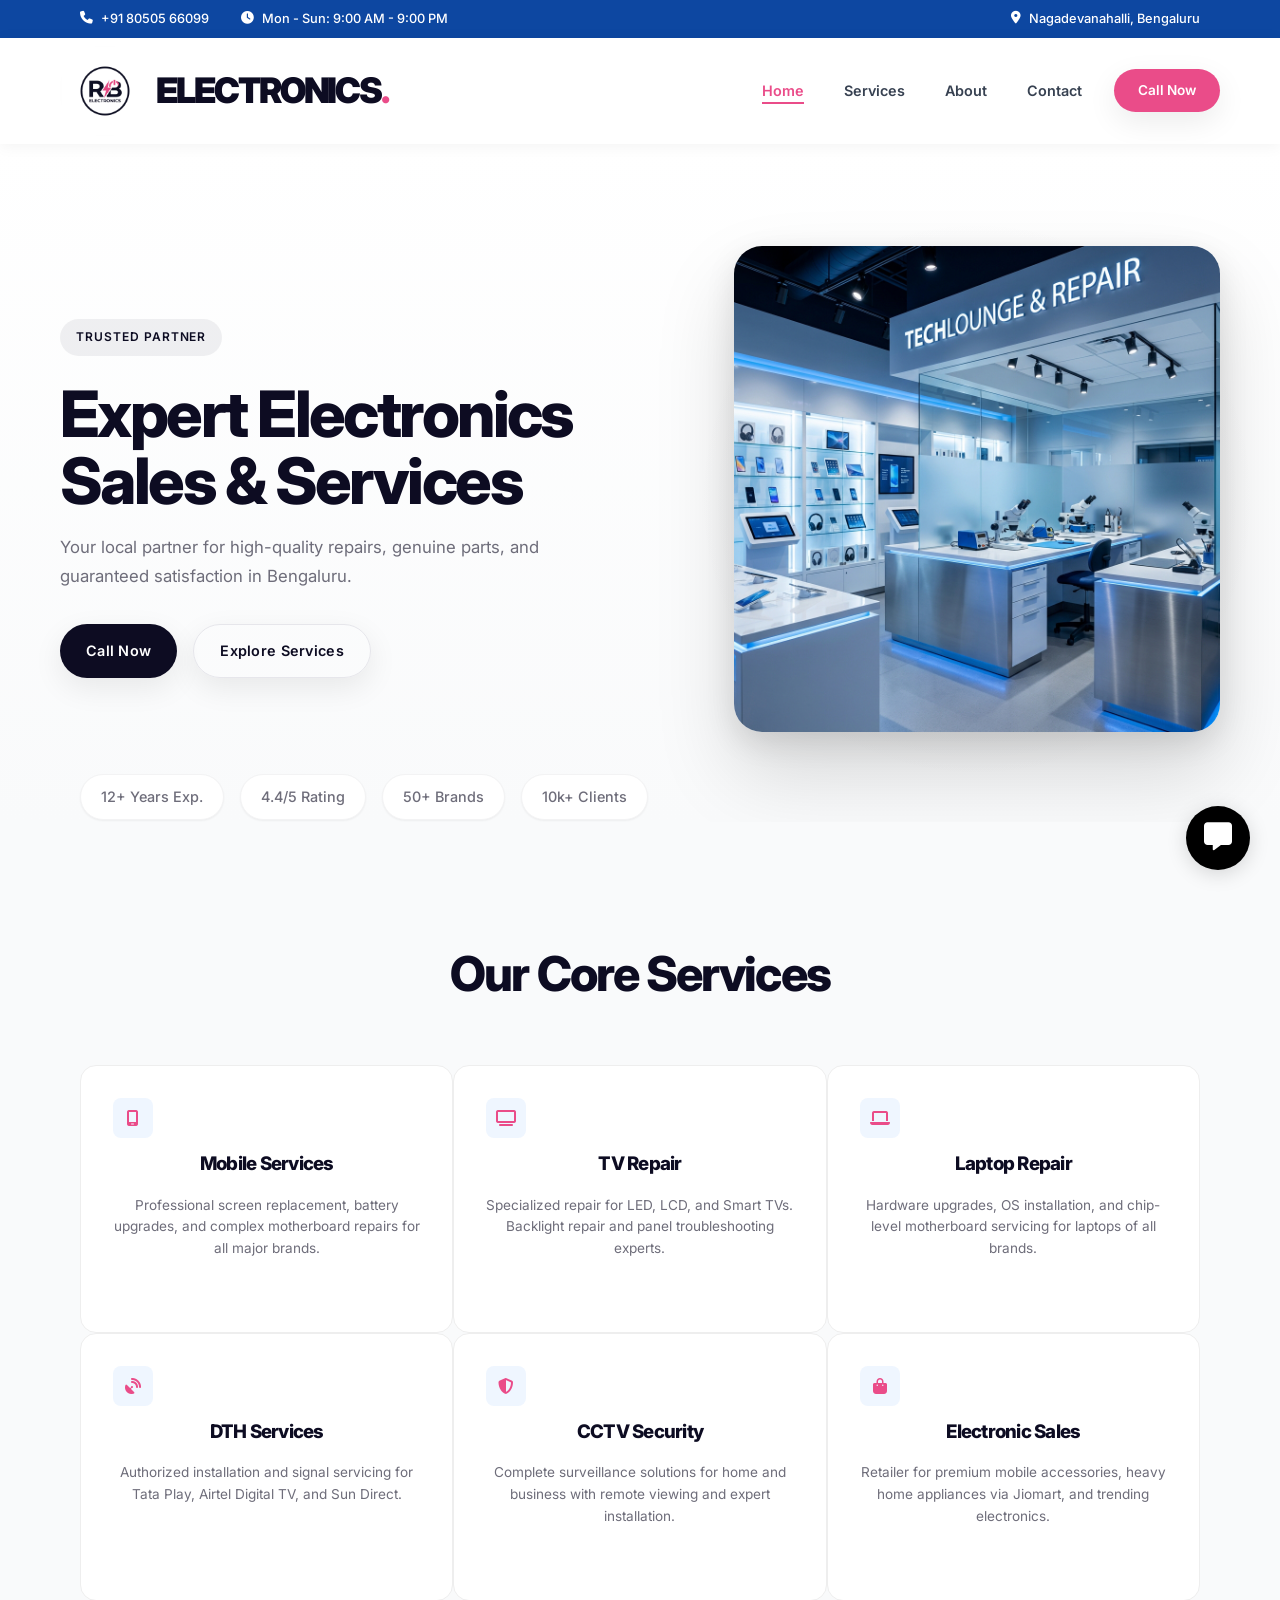
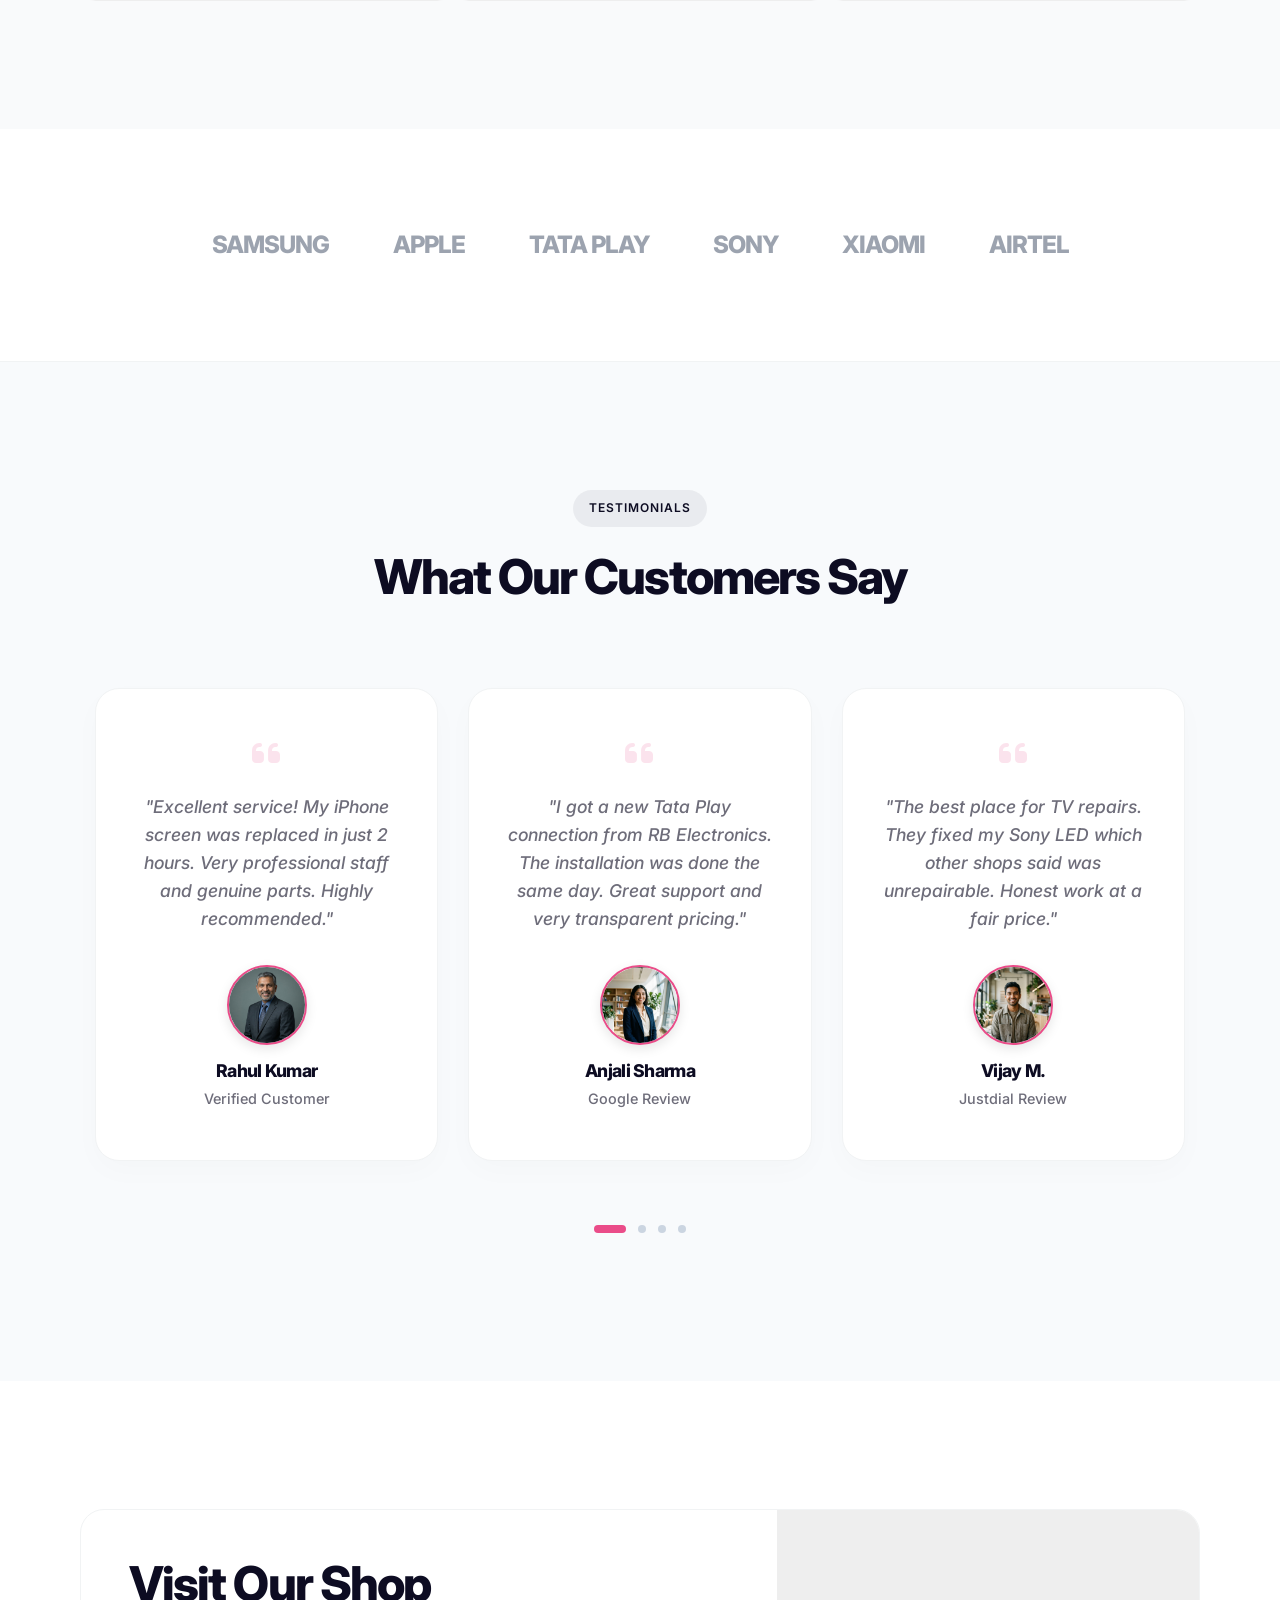
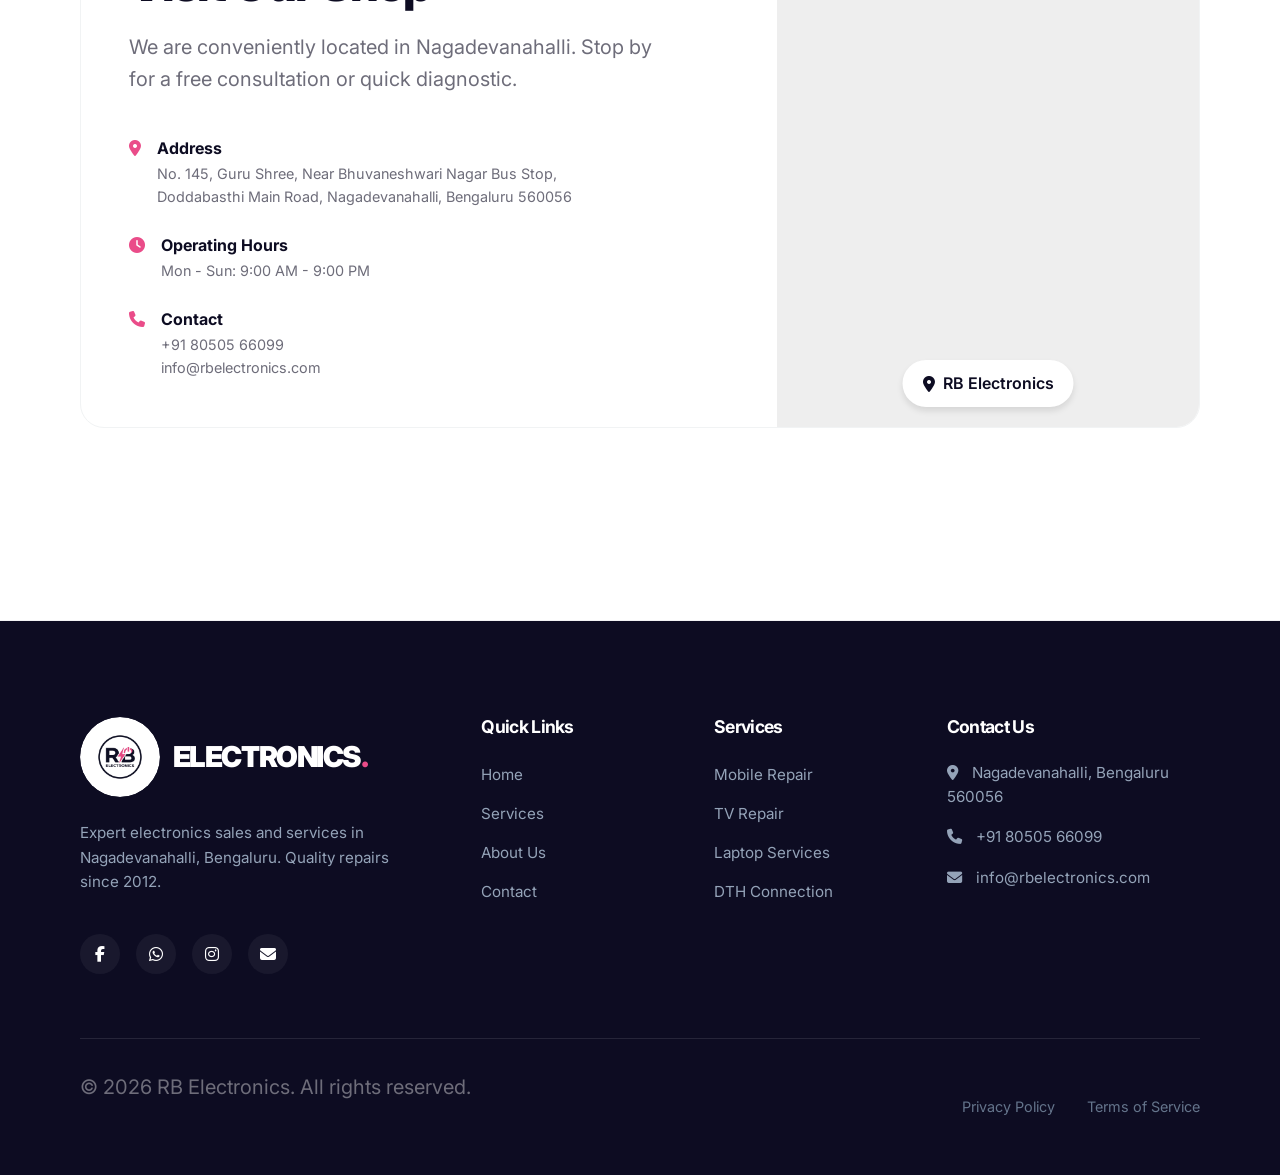
==== commit 12beafd7: "first commit" ====
--- a/index.html
+++ b/index.html
@@ -99,20 +99,12 @@
     </section>
 
     <!-- Stats Grid matching screenshot tags -->
-    <div class="container" style="margin-top: -3rem; position: relative; z-index: 10;">
-        <div style="display: flex; gap: 1rem; flex-wrap: wrap; justify-content: start;">
-            <span
-                style="background: white; padding: 10px 20px; border-radius: 50px; border: 1px solid #f3f3f4; font-size: 0.9rem; font-weight: 500; color: #6e6d7a;">12+
-                Years Exp.</span>
-            <span
-                style="background: white; padding: 10px 20px; border-radius: 50px; border: 1px solid #f3f3f4; font-size: 0.9rem; font-weight: 500; color: #6e6d7a;">4.4/5
-                Rating</span>
-            <span
-                style="background: white; padding: 10px 20px; border-radius: 50px; border: 1px solid #f3f3f4; font-size: 0.9rem; font-weight: 500; color: #6e6d7a;">50+
-                Brands</span>
-            <span
-                style="background: white; padding: 10px 20px; border-radius: 50px; border: 1px solid #f3f3f4; font-size: 0.9rem; font-weight: 500; color: #6e6d7a;">10k+
-                Clients</span>
+    <div class="container hero-stats-wrapper">
+        <div class="hero-stats-container">
+            <span class="hero-stat-item">12+ Years Exp.</span>
+            <span class="hero-stat-item">4.4/5 Rating</span>
+            <span class="hero-stat-item">50+ Brands</span>
+            <span class="hero-stat-item">10k+ Clients</span>
         </div>
     </div>
 
@@ -430,7 +422,7 @@
             </div>
 
             <div class="footer-bottom">
-                <p>&copy; 2024 RB Electronics. All rights reserved.</p>
+                <p>&copy; 2026 RB Electronics. All rights reserved.</p>
                 <div style="display: flex; gap: 2rem;">
                     <a href="#">Privacy Policy</a>
                     <a href="#">Terms of Service</a>
--- a/style.css
+++ b/style.css
@@ -106,11 +106,36 @@
 
 @media (max-width: 768px) {
     h1 {
-        font-size: 2.5rem;
+        font-size: 3rem;
+        /* Still big but manageable */
     }
 
     h2 {
-        font-size: 2rem;
+        font-size: 2.2rem;
+    }
+
+    .container {
+        padding: 0 24px;
+    }
+}
+
+@media (max-width: 480px) {
+    h1 {
+        font-size: 2.2rem;
+        /* Mobile Portrait */
+        margin-bottom: 1.5rem;
+    }
+
+    h2 {
+        font-size: 1.8rem;
+    }
+
+    p {
+        font-size: 1rem;
+    }
+
+    .container {
+        padding: 0 20px;
     }
 }
 
@@ -168,6 +193,9 @@
     display: flex;
     justify-content: space-between;
     align-items: center;
+    flex-wrap: wrap;
+    /* Allow wrapping */
+    gap: 0.5rem;
 }
 
 .top-bar-info {
@@ -179,18 +207,47 @@
     display: flex;
     align-items: center;
     gap: 0.5rem;
+}
+
+@media (max-width: 768px) {
+    .top-bar-content {
+        justify-content: center;
+        text-align: center;
+        flex-direction: column;
+        padding: 0.5rem 0;
+    }
+
+    .top-bar-info {
+        gap: 1rem;
+        flex-direction: column;
+        align-items: center;
+    }
+
+    .top-bar {
+        display: none;
+        /* Often cleaner to hide on very small mobile, or keep if vital */
+    }
+
+    /* Make top bar visible on tablet but stacked, hidden on small mobile if needed
+       For now, let's keep it but simplified or hide it to save space.
+       Let's actually just hide it on < 600px to save screen real estate.
+    */
+}
+
+@media (max-width: 600px) {
+    .top-bar {
+        display: none;
+    }
 }
 
 /* Navigation */
 .navbar {
     background-color: var(--white);
     padding: 0.4rem 0;
-    /* Significantly reduced vertical padding */
     position: sticky;
     top: 0;
     z-index: 1000;
     box-shadow: 0 2px 15px rgba(0, 0, 0, 0.05);
-    /* Added slight shadow for better separation */
 }
 
 .nav-links a {
@@ -209,7 +266,6 @@
     justify-content: space-between;
     align-items: center;
     padding: 0.1rem 20px;
-    /* Reduced to minimum for vertical compactness */
     max-width: var(--max-width);
     margin: 0 auto;
 }
@@ -218,18 +274,16 @@
     display: flex;
     align-items: center;
     gap: 0.4rem;
-    /* Ultra tight gap to bring logo right next to text */
     text-decoration: none;
+    z-index: 1001;
+    /* Ensure logo is clickable above menu if needed */
 }
 
 .logo img {
     width: 90px;
     height: 90px;
     border-radius: 50% !important;
-    /* Force circular crop */
     object-fit: cover;
-    /* Crop to fill circle and hide white edges */
-    /* Crops to show only circular part, hides white background */
     background: transparent;
     display: block;
     transition: var(--transition);
@@ -241,7 +295,6 @@
 
 .logo-text {
     font-size: 2.2rem;
-    /* Massive text to match the 90px icon */
     font-weight: 900;
     color: var(--text-dark);
     font-family: 'Inter', sans-serif;
@@ -297,12 +350,51 @@
     border-radius: 50px;
     font-size: 0.85rem !important;
     box-shadow: 0 4px 15px rgba(26, 115, 232, 0.2);
+    white-space: nowrap;
+    /* Prevent text wrapping */
 }
 
 .nav-cta:hover {
     background: var(--secondary-color);
     transform: translateY(-2px);
     box-shadow: 0 6px 20px rgba(26, 115, 232, 0.3);
+}
+
+/* Mobile Navbar Styles */
+@media (max-width: 768px) {
+    .nav-container {
+        padding: 0.5rem 15px;
+        /* Reduce side padding */
+    }
+
+    .logo img {
+        width: 60px;
+        /* Smaller Logo */
+        height: 60px;
+    }
+
+    .logo-text {
+        font-size: 1.5rem;
+        /* Smaller Text */
+    }
+
+    .nav-cta {
+        padding: 8px 16px !important;
+        font-size: 0.75rem !important;
+        margin-left: 0.5rem !important;
+    }
+}
+
+@media (max-width: 480px) {
+    .logo-text {
+        display: none;
+        /* Hide text on very small screens if overlapping */
+    }
+
+    .logo img {
+        width: 50px;
+        height: 50px;
+    }
 }
 
 .mobile-menu-btn {
@@ -730,6 +822,42 @@
 }
 
 /* Stats Strip */
+.hero-stats-wrapper {
+    margin-top: -3rem;
+    position: relative;
+    z-index: 10;
+}
+
+.hero-stats-container {
+    display: flex;
+    gap: 1rem;
+    flex-wrap: wrap;
+    justify-content: flex-start;
+}
+
+.hero-stat-item {
+    background: white;
+    padding: 10px 20px;
+    border-radius: 50px;
+    border: 1px solid #f3f3f4;
+    font-size: 0.9rem;
+    font-weight: 500;
+    color: #6e6d7a;
+    box-shadow: var(--shadow-sm);
+}
+
+@media (max-width: 900px) {
+    .hero-stats-wrapper {
+        margin-top: 2rem;
+        /* Reset negative margin on mobile so it doesn't overlap weirdly */
+    }
+
+    .hero-stats-container {
+        justify-content: center;
+        /* Center stats on mobile to match hero text */
+    }
+}
+
 .stats-strip {
     padding: 4rem 20px;
 }
@@ -867,13 +995,25 @@
 .cta-block-blue {
     background: linear-gradient(135deg, #1a73e8 0%, #0d47a1 100%);
     border-radius: 32px;
-    /* Softer corners */
     padding: 6rem 4rem;
-    /* More GAPING */
     text-align: center;
     color: white;
     margin: 4rem 0;
     box-shadow: 0 20px 25px -5px rgba(0, 0, 0, 0.1);
+}
+
+@media (max-width: 768px) {
+    .cta-block-blue {
+        padding: 4rem 2rem;
+        border-radius: 24px;
+        margin: 2rem 0;
+    }
+}
+
+@media (max-width: 480px) {
+    .cta-block-blue {
+        padding: 3rem 1.5rem;
+    }
 }
 
 .cta-block-blue h2 {
@@ -1007,9 +1147,16 @@
 /* Premium Process Steps (6 Steps) */
 .process-grid-premium {
     display: grid;
-    grid-template-columns: repeat(auto-fit, minmax(320px, 1fr));
+    grid-template-columns: repeat(auto-fit, minmax(280px, 1fr));
     gap: 2rem;
     padding-bottom: 2rem;
+}
+
+@media (max-width: 600px) {
+    .process-grid-premium {
+        grid-template-columns: 1fr;
+        gap: 1.5rem;
+    }
 }
 
 .process-card-premium {
@@ -1111,13 +1258,46 @@
         width: 100%;
         background-color: var(--white);
         flex-direction: column;
-        padding: 1rem;
-        box-shadow: var(--shadow-md);
+        padding: 2rem;
+        gap: 1.5rem;
+        box-shadow: 0 10px 40px rgba(0, 0, 0, 0.1);
         text-align: center;
+        border-top: 1px solid #f3f3f4;
     }
 
     .nav-links.active {
         display: flex;
+        animation: slideDown 0.3s ease forwards;
+    }
+
+    @keyframes slideDown {
+        from {
+            opacity: 0;
+            transform: translateY(-10px);
+        }
+
+        to {
+            opacity: 1;
+            transform: translateY(0);
+        }
+    }
+
+    /* Remove underline animation on mobile as it can look odd */
+    .nav-links a {
+        font-size: 1.1rem;
+        display: block;
+        width: 100%;
+    }
+
+    .nav-links a::after {
+        display: none;
+    }
+
+    .nav-links a:hover {
+        color: var(--primary-color);
+        background-color: #f9fafb;
+        /* Subtle background highlight instead */
+        border-radius: 8px;
     }
 
     .mobile-menu-btn {
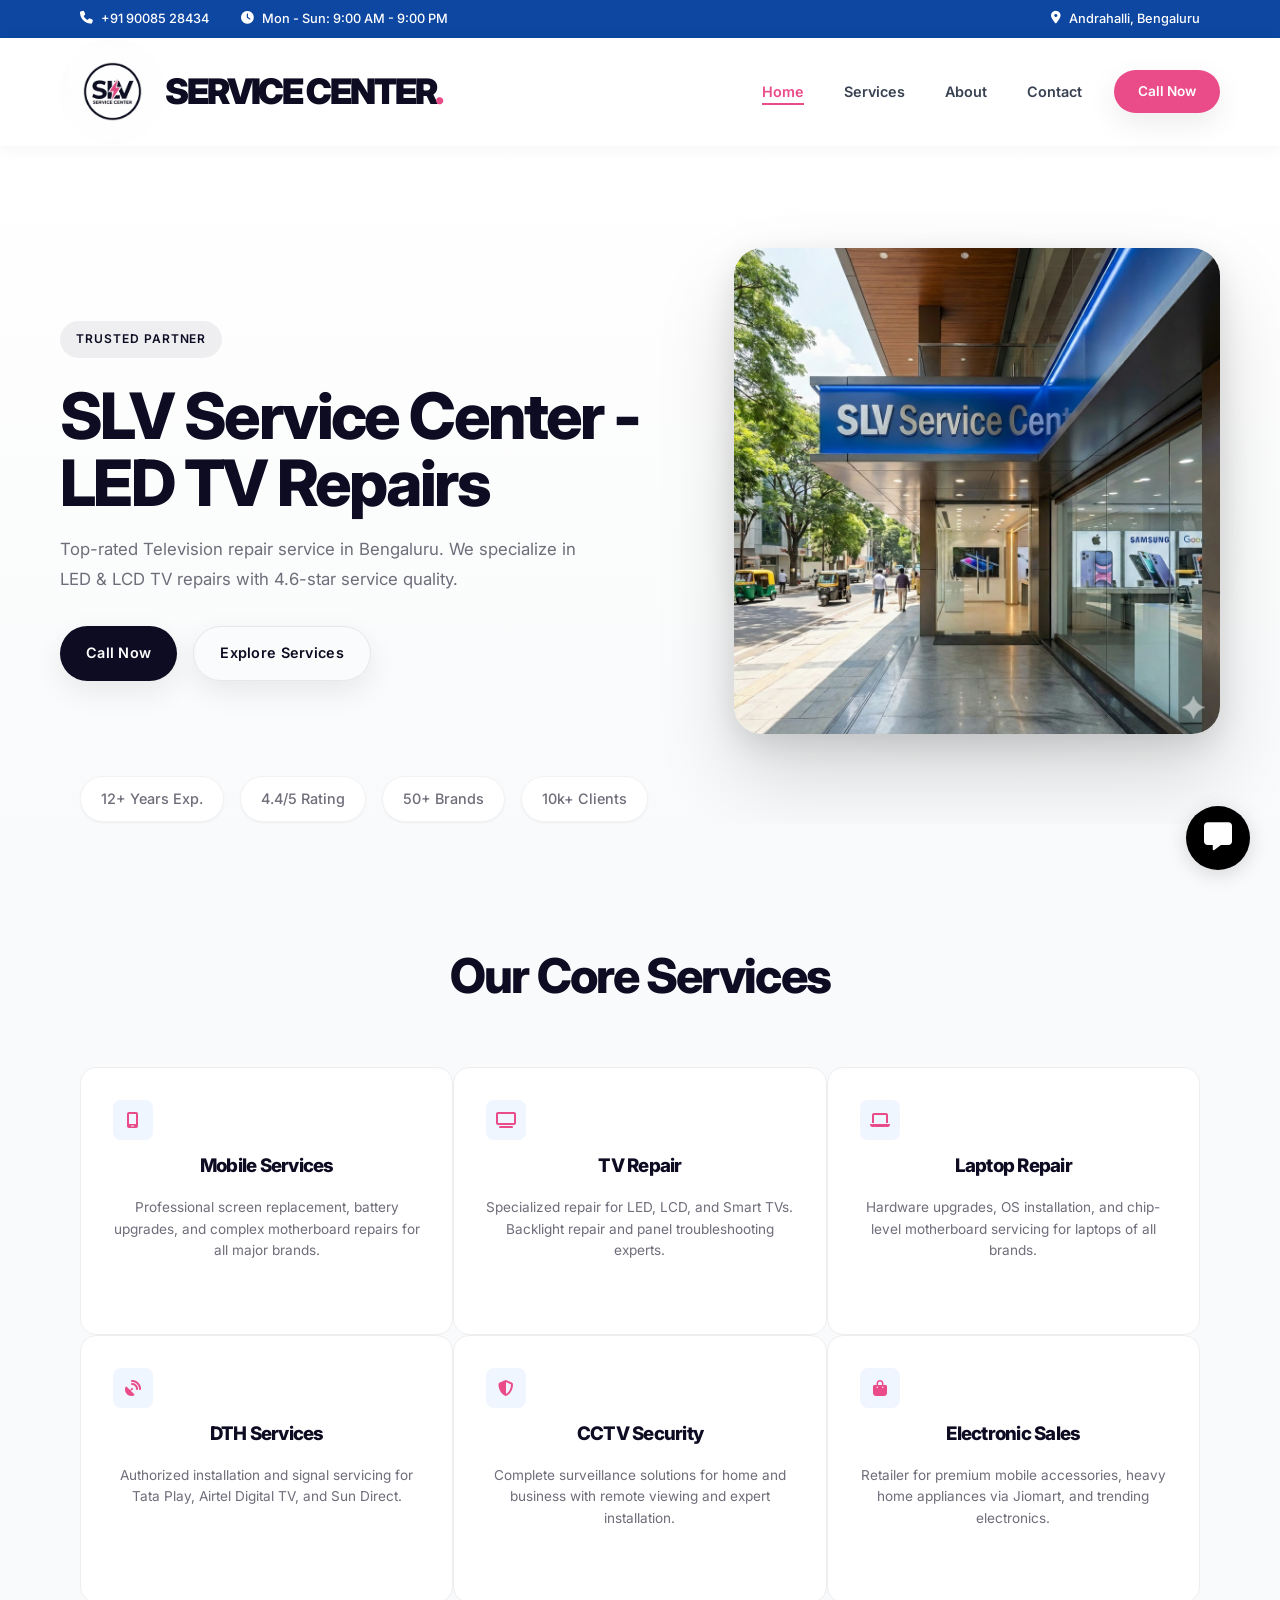
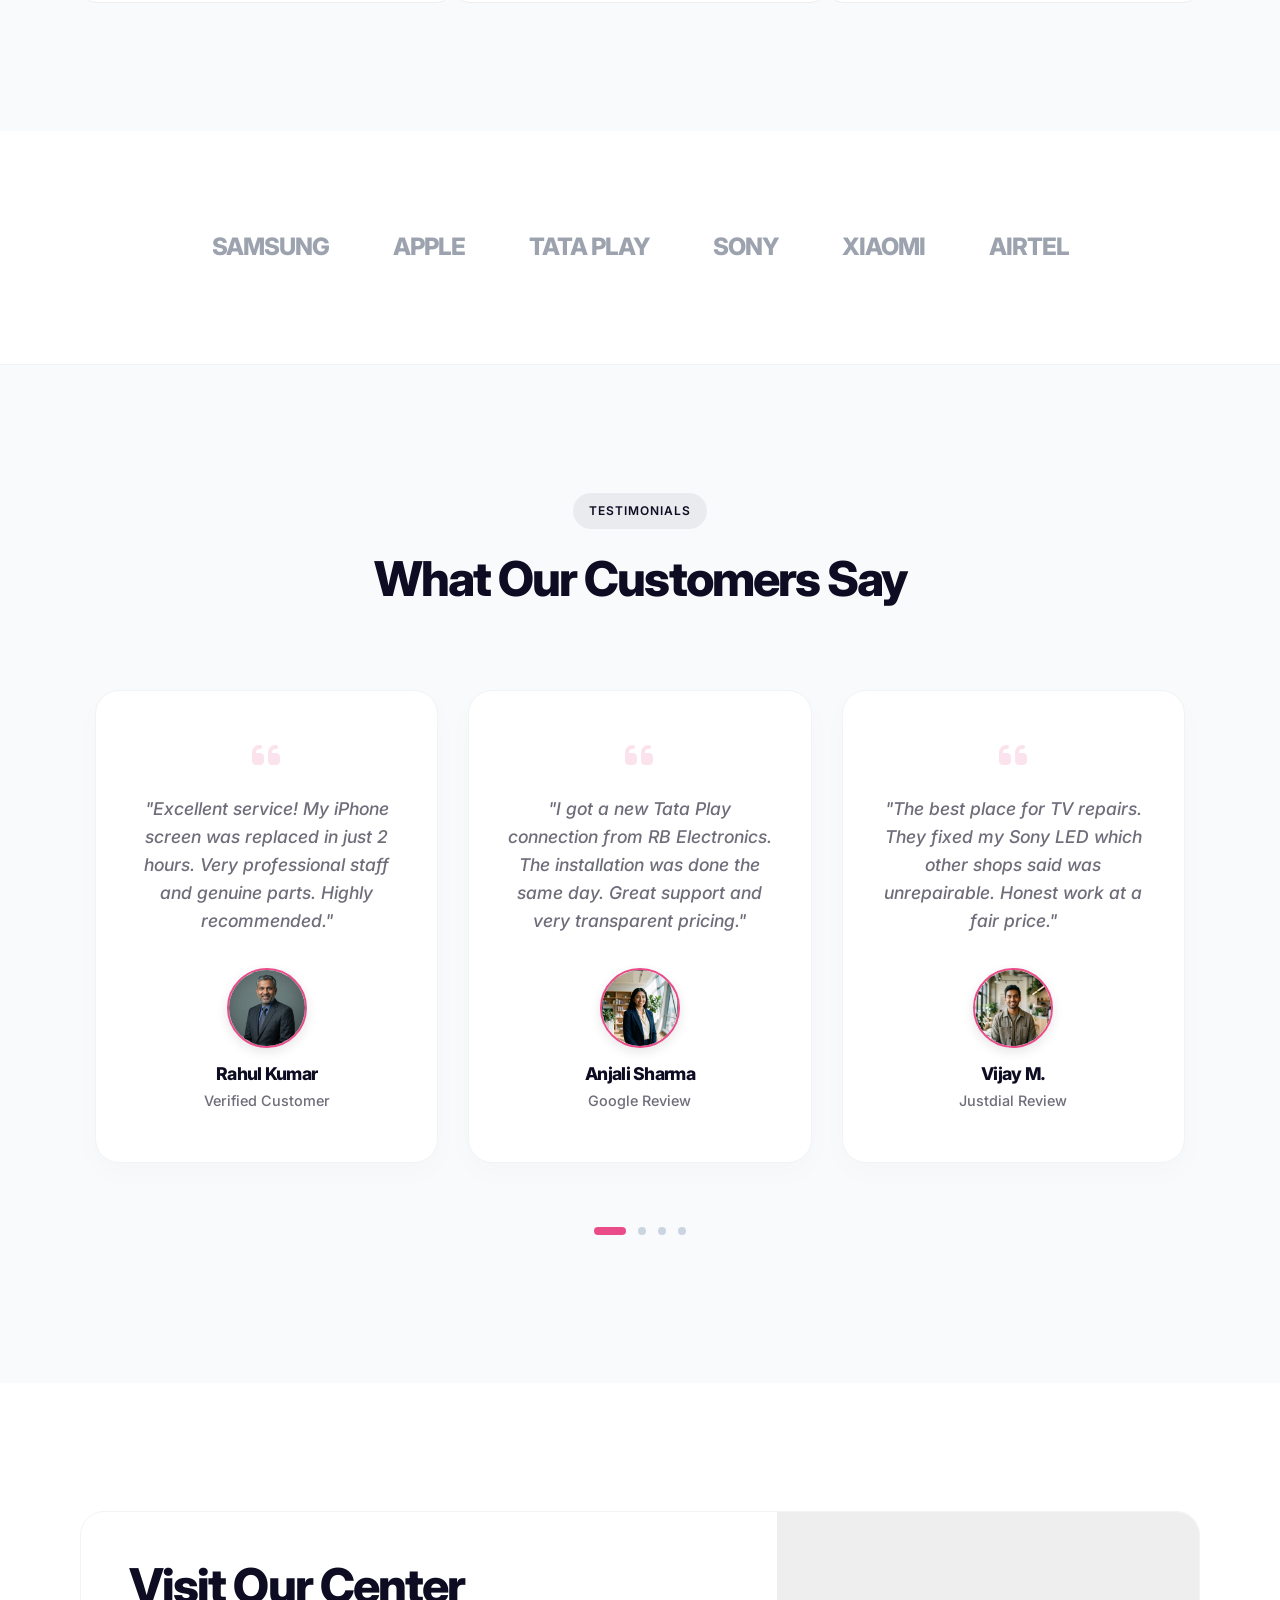
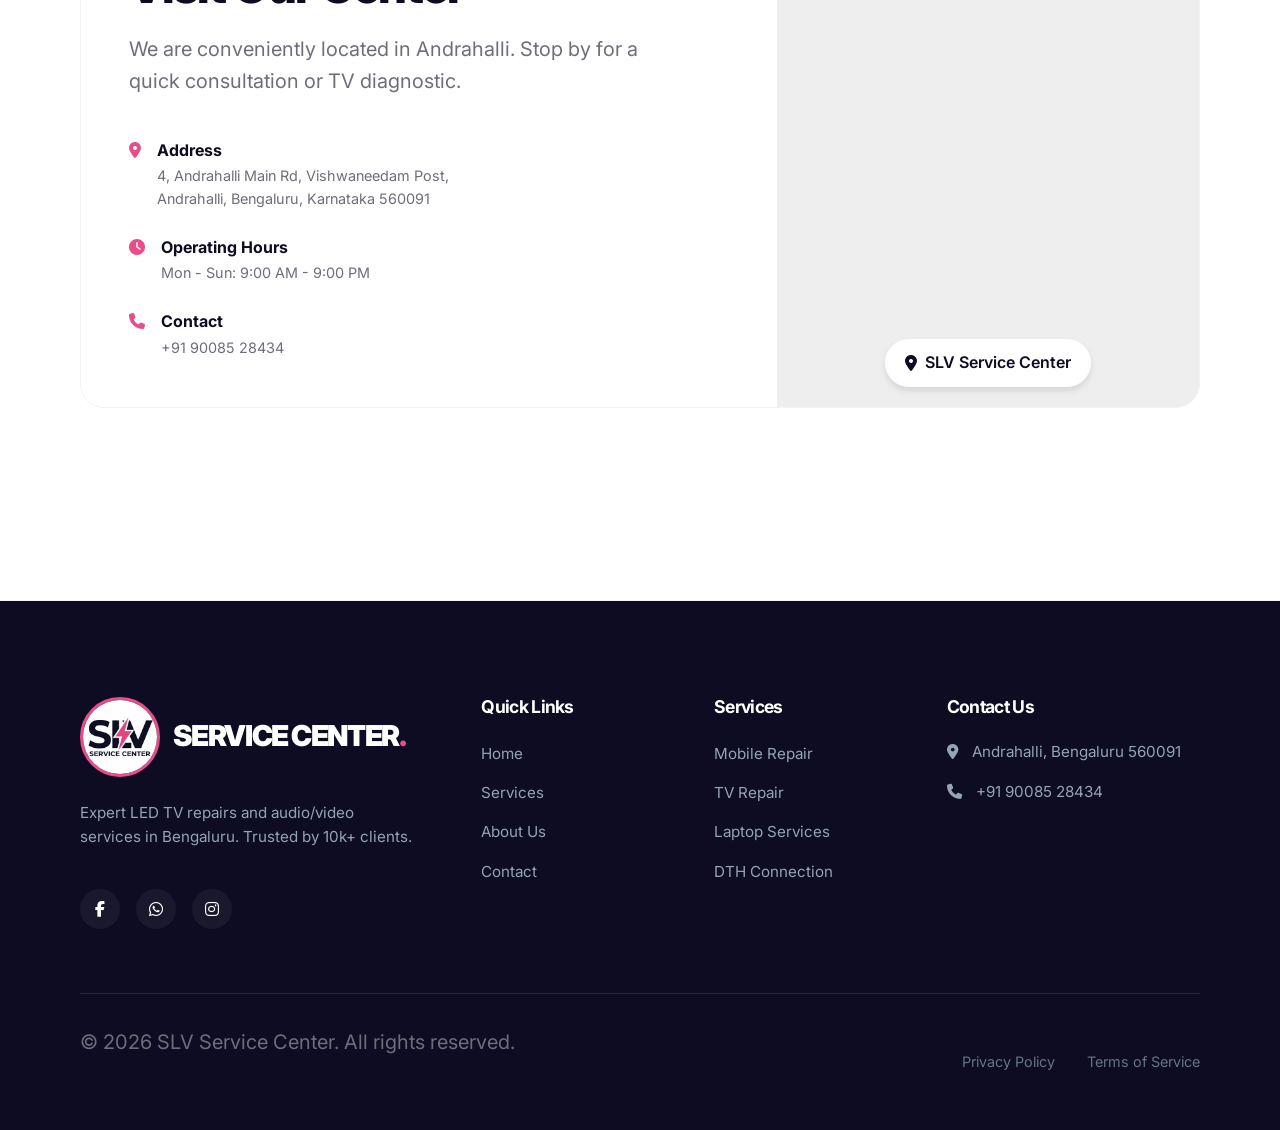
==== commit 3b5ec43d: "first commit" ====
--- a/index.html
+++ b/index.html
@@ -6,29 +6,29 @@
     <meta name="viewport" content="width=device-width, initial-scale=1.0">
 
     <!-- SEO Meta Tags -->
-    <title>RB Electronics | Expert Sales & Services in Bengaluru</title>
+    <title>SLV Service Center | LED TV Repairs & Services in Bangalore</title>
     <meta name="description"
-        content="Top-rated electronics repair and sales in Nagadevanahalli, Bengaluru. Expert mobile repair, laptop service, DTH installation, CCTV, and home appliances. 12+ years of trust.">
+        content="Expert LED TV repair and services in Bangalore. SLV Service Center specializes in television repair, screen replacement, and electronics service in Andrahalli, Bengaluru. Rated 4.6/5.">
     <meta name="keywords"
-        content="RB Electronics, Mobile Repair Bengaluru, Laptop Service, DTH Installation, CCTV Camera, Electronics Shop Nagadevanahalli, Phone Repair, TV Repair">
-    <meta name="author" content="RB Electronics">
+        content="SLV Service Center, LED TV Repair Bangalore, TV Service Bengaluru, Television Repair, Electronics Service Andrahalli, LG TV Repair, Samsung TV Repair, Sony TV Repair">
+    <meta name="author" content="SLV Service Center">
     <meta name="robots" content="index, follow">
     <link rel="canonical" href="https://rbelectronics.com/index.html">
 
     <!-- Open Graph / Facebook -->
     <meta property="og:type" content="website">
     <meta property="og:url" content="https://rbelectronics.com/">
-    <meta property="og:title" content="RB Electronics | Expert Sales & Services">
+    <meta property="og:title" content="SLV Service Center | LED TV Repairs & Services">
     <meta property="og:description"
-        content="Your trusted local partner for high-quality electronics repairs, genuine parts, and sales in Bengaluru.">
+        content="Professional television repair service in Bengaluru. 4.6 star rated expert service for all LED/LCD TV brands.">
     <meta property="og:image" content="assets/rb_electronics_logo_circle_1769456589043.png">
 
     <!-- Twitter -->
     <meta property="twitter:card" content="summary_large_image">
     <meta property="twitter:url" content="https://rbelectronics.com/">
-    <meta property="twitter:title" content="RB Electronics | Expert Sales & Services">
+    <meta property="twitter:title" content="SLV Service Center | LED TV Repairs & Services">
     <meta property="twitter:description"
-        content="Your trusted local partner for high-quality electronics repairs, genuine parts, and sales in Bengaluru.">
+        content="Professional television repair service in Bengaluru. 4.6 star rated expert service for all LED/LCD TV brands.">
     <meta property="twitter:image" content="assets/rb_electronics_logo_circle_1769456589043.png">
 
     <!-- Favicon -->
@@ -50,11 +50,11 @@
     <div class="top-bar">
         <div class="container top-bar-content">
             <div class="top-bar-info">
-                <span><i class="fa-solid fa-phone"></i> +91 80505 66099</span>
+                <span><i class="fa-solid fa-phone"></i> +91 90085 28434</span>
                 <span><i class="fa-solid fa-clock"></i> Mon - Sun: 9:00 AM - 9:00 PM</span>
             </div>
             <div class="top-bar-info">
-                <span><i class="fa-solid fa-location-dot"></i> Nagadevanahalli, Bengaluru</span>
+                <span><i class="fa-solid fa-location-dot"></i> Andrahalli, Bengaluru</span>
             </div>
         </div>
     </div>
@@ -63,8 +63,8 @@
     <nav class="navbar">
         <div class="nav-container">
             <a href="index.html" class="logo">
-                <img src="assets/rb_electronics_logo_transparent.png" alt="RB Electronics Logo">
-                <span class="logo-text">Electronics</span>
+                <img src="assets/slv_logo_circle.png" alt="SLV Service Center Logo">
+                <span class="logo-text">Service Center</span>
             </a>
             <div style="display: flex; align-items: center;">
                 <ul class="nav-links">
@@ -73,7 +73,7 @@
                     <li><a href="about.html">About</a></li>
                     <li><a href="contact.html">Contact</a></li>
                 </ul>
-                <a href="tel:+918050566099" class="btn nav-cta" style="margin-left: 2rem;">Call Now</a>
+                <a href="tel:+919008528434" class="btn nav-cta" style="margin-left: 2rem;">Call Now</a>
                 <button class="mobile-menu-btn"><i class="fa-solid fa-bars"></i></button>
             </div>
         </div>
@@ -84,16 +84,17 @@
         <div class="hero-split-grid">
             <div class="hero-left" data-aos="fade-right">
                 <span class="badge-blue-soft">Trusted Partner</span>
-                <h1>Expert Electronics Sales & Services</h1>
-                <p>Your local partner for high-quality repairs, genuine parts, and guaranteed satisfaction in Bengaluru.
+                <h1>SLV Service Center - LED TV Repairs</h1>
+                <p>Top-rated Television repair service in Bengaluru. We specialize in LED & LCD TV repairs with 4.6-star
+                    service quality.
                 </p>
                 <div style="display: flex; gap: 1rem; flex-wrap: wrap;">
-                    <a href="tel:+918050566099" class="btn btn-pill" style="background: #0d0c22;">Call Now</a>
+                    <a href="tel:+919008528434" class="btn btn-pill" style="background: #0d0c22;">Call Now</a>
                     <a href="services.html" class="btn btn-outline btn-pill">Explore Services</a>
                 </div>
             </div>
             <div class="hero-image-container" data-aos="fade-left">
-                <img src="assets/rb_electronics_hero_v2_1769453344926.png" alt="RB Electronics Storefront">
+                <img src="assets/slv_storefront.jpg" alt="SLV Service Center Storefront">
             </div>
         </div>
     </section>
@@ -322,9 +323,8 @@
                 style="align-items: center; background: white; border-radius: 24px; overflow: hidden; border: 1px solid #f1f3f4;"
                 data-aos="fade-up">
                 <div style="padding: 3rem;">
-                    <h2>Visit Our Shop</h2>
-                    <p>We are conveniently located in Nagadevanahalli. Stop by for a free consultation or quick
-                        diagnostic.</p>
+                    <h2>Visit Our Center</h2>
+                    <p>We are conveniently located in Andrahalli. Stop by for a quick consultation or TV diagnostic.</p>
 
                     <div style="margin-top: 2rem;">
                         <div style="display: flex; gap: 1rem; margin-bottom: 1.5rem;">
@@ -332,8 +332,8 @@
                                 style="color: var(--primary-color); margin-top: 5px;"></i>
                             <div>
                                 <strong>Address</strong>
-                                <p style="font-size: 0.9rem; margin-bottom: 0;">No. 145, Guru Shree, Near Bhuvaneshwari
-                                    Nagar Bus Stop,<br>Doddabasthi Main Road, Nagadevanahalli, Bengaluru 560056</p>
+                                <p style="font-size: 0.9rem; margin-bottom: 0;">4, Andrahalli Main Rd, Vishwaneedam
+                                    Post,<br>Andrahalli, Bengaluru, Karnataka 560091</p>
                             </div>
                         </div>
                         <div style="display: flex; gap: 1rem; margin-bottom: 1.5rem;">
@@ -347,8 +347,7 @@
                             <i class="fa-solid fa-phone" style="color: var(--primary-color); margin-top: 5px;"></i>
                             <div>
                                 <strong>Contact</strong>
-                                <p style="font-size: 0.9rem; margin-bottom: 0;">+91 80505
-                                    66099<br>info@rbelectronics.com</p>
+                                <p style="font-size: 0.9rem; margin-bottom: 0;">+91 90085 28434</p>
                             </div>
                         </div>
                     </div>
@@ -356,12 +355,12 @@
 
                 <div style="height: 100%; min-height: 400px; background: #eee; position: relative;">
                     <iframe
-                        src="https://www.google.com/maps/embed?pb=!1m18!1m12!1m3!1d3888.583321523456!2d77.50!3d12.93!2m3!1f0!2f0!3f0!3m2!1i1024!2i768!4f13.1!3m3!1m2!1s0x0%3A0x0!2zMTLCsDU1JzU3LjkiTiA3N8KwMzAnMDEuMiJF!5e0!3m2!1sen!2sin!4v1630000000000!5m2!1sen!2sin"
+                        src="https://maps.google.com/maps?q=SLV+Service+Center+-+LED+TV+Repairs+%26+Services+in+Bangalore&t=&z=13&ie=UTF8&iwloc=&output=embed"
                         width="100%" height="100%" style="border:0;" allowfullscreen="" loading="lazy">
                     </iframe>
                     <div
                         style="position: absolute; bottom: 20px; left: 50%; transform: translateX(-50%); background: white; padding: 10px 20px; border-radius: 50px; font-weight: 600; box-shadow: 0 4px 6px rgba(0,0,0,0.1); cursor: pointer; display: flex; align-items: center; gap: 8px;">
-                        <i class="fa-solid fa-location-dot"></i> RB Electronics
+                        <i class="fa-solid fa-location-dot"></i> SLV Service Center
                     </div>
                 </div>
             </div>
@@ -375,19 +374,16 @@
                 <div class="footer-col" data-aos="fade-up">
                     <a href="index.html" class="footer-brand">
                         <div class="footer-logo-wrap">
-                            <img src="assets/rb_electronics_logo_transparent.png" alt="RB Electronics Logo">
-                        </div>
-                        <span class="logo-text">ELECTRONICS</span>
+                            <img src="assets/slv_logo_circle.png" alt="SLV Service Center Logo">
+                        </div>
+                        <span class="logo-text">Service Center</span>
                     </a>
-                    <p>Expert electronics sales and services in Nagadevanahalli, Bengaluru. Quality repairs since 2012.
-                    </p>
+                    <p>Expert LED TV repairs and audio/video services in Bengaluru. Trusted by 10k+ clients.</p>
                     <div class="social-links">
                         <a href="#" class="social-btn"><i class="fa-brands fa-facebook-f"></i></a>
-                        <a href="https://wa.me/918050566099" class="social-btn"><i
+                        <a href="https://wa.me/919008528434" class="social-btn"><i
                                 class="fa-brands fa-whatsapp"></i></a>
                         <a href="#" class="social-btn"><i class="fa-brands fa-instagram"></i></a>
-                        <a href="mailto:info@rbelectronics.com" class="social-btn"><i
-                                class="fa-solid fa-envelope"></i></a>
                     </div>
                 </div>
 
@@ -414,15 +410,14 @@
                 <div class="footer-col" data-aos="fade-up" data-aos-delay="300">
                     <h4>Contact Us</h4>
                     <p style="margin-bottom: 1rem;"><i class="fa-solid fa-location-dot" style="margin-right: 10px;"></i>
-                        Nagadevanahalli, Bengaluru 560056</p>
+                        Andrahalli, Bengaluru 560091</p>
                     <p style="margin-bottom: 1rem;"><i class="fa-solid fa-phone" style="margin-right: 10px;"></i> +91
-                        80505 66099</p>
-                    <p><i class="fa-solid fa-envelope" style="margin-right: 10px;"></i> info@rbelectronics.com</p>
+                        90085 28434</p>
                 </div>
             </div>
 
             <div class="footer-bottom">
-                <p>&copy; 2026 RB Electronics. All rights reserved.</p>
+                <p>&copy; 2026 SLV Service Center. All rights reserved.</p>
                 <div style="display: flex; gap: 2rem;">
                     <a href="#">Privacy Policy</a>
                     <a href="#">Terms of Service</a>
--- a/style.css
+++ b/style.css
@@ -243,7 +243,8 @@
 /* Navigation */
 .navbar {
     background-color: var(--white);
-    padding: 0.4rem 0;
+    padding: 0;
+    /* Minimized padding */
     position: sticky;
     top: 0;
     z-index: 1000;
@@ -273,15 +274,18 @@
 .logo {
     display: flex;
     align-items: center;
-    gap: 0.4rem;
+    gap: 0px;
+    /* Reduced gap to bring logo and text closer */
     text-decoration: none;
     z-index: 1001;
     /* Ensure logo is clickable above menu if needed */
 }
 
 .logo img {
-    width: 90px;
-    height: 90px;
+    width: 105px;
+    /* Increased size */
+    height: 105px;
+    /* Increased size */
     border-radius: 50% !important;
     object-fit: cover;
     background: transparent;
@@ -379,21 +383,20 @@
     }
 
     .nav-cta {
-        padding: 8px 16px !important;
-        font-size: 0.75rem !important;
-        margin-left: 0.5rem !important;
+        display: none !important;
     }
 }
 
 @media (max-width: 480px) {
     .logo-text {
-        display: none;
-        /* Hide text on very small screens if overlapping */
+        display: block;
+        font-size: 1.2rem;
+        /* Show text on very small screens, just smaller */
     }
 
     .logo img {
-        width: 50px;
-        height: 50px;
+        width: 45px;
+        height: 45px;
     }
 }
 
@@ -1651,8 +1654,9 @@
     width: 80px;
     height: 80px;
     border-radius: 50%;
-    background: #0d0c22;
-    /* footer bg */
+    background: black;
+    border: 3px solid var(--primary-color);
+    /* Visible boundary */
     overflow: hidden;
     display: flex;
     align-items: center;
@@ -1665,6 +1669,8 @@
     height: 100%;
     object-fit: cover;
     border-radius: 50%;
+    transform: scale(2.2);
+    /* Aggressive zoom to completely remove white borders */
 }
 
 .footer-brand .logo-text {
